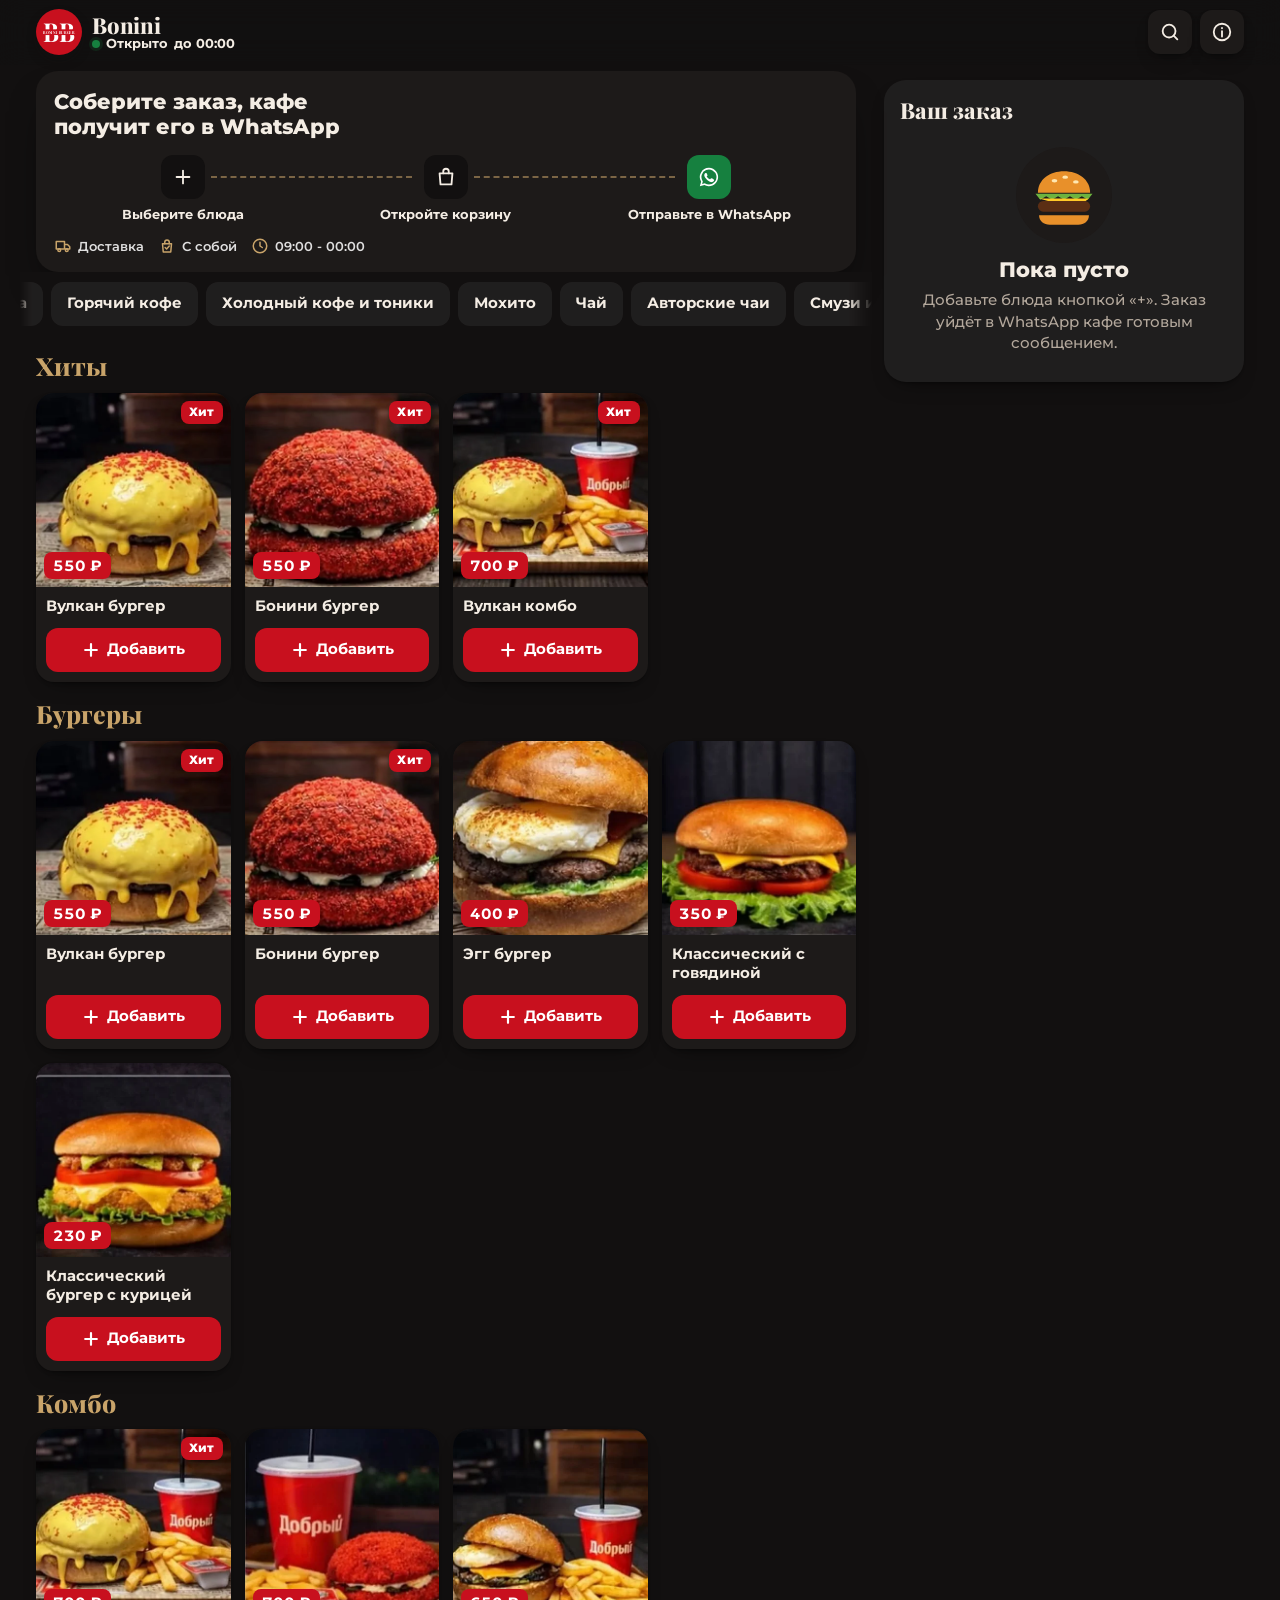
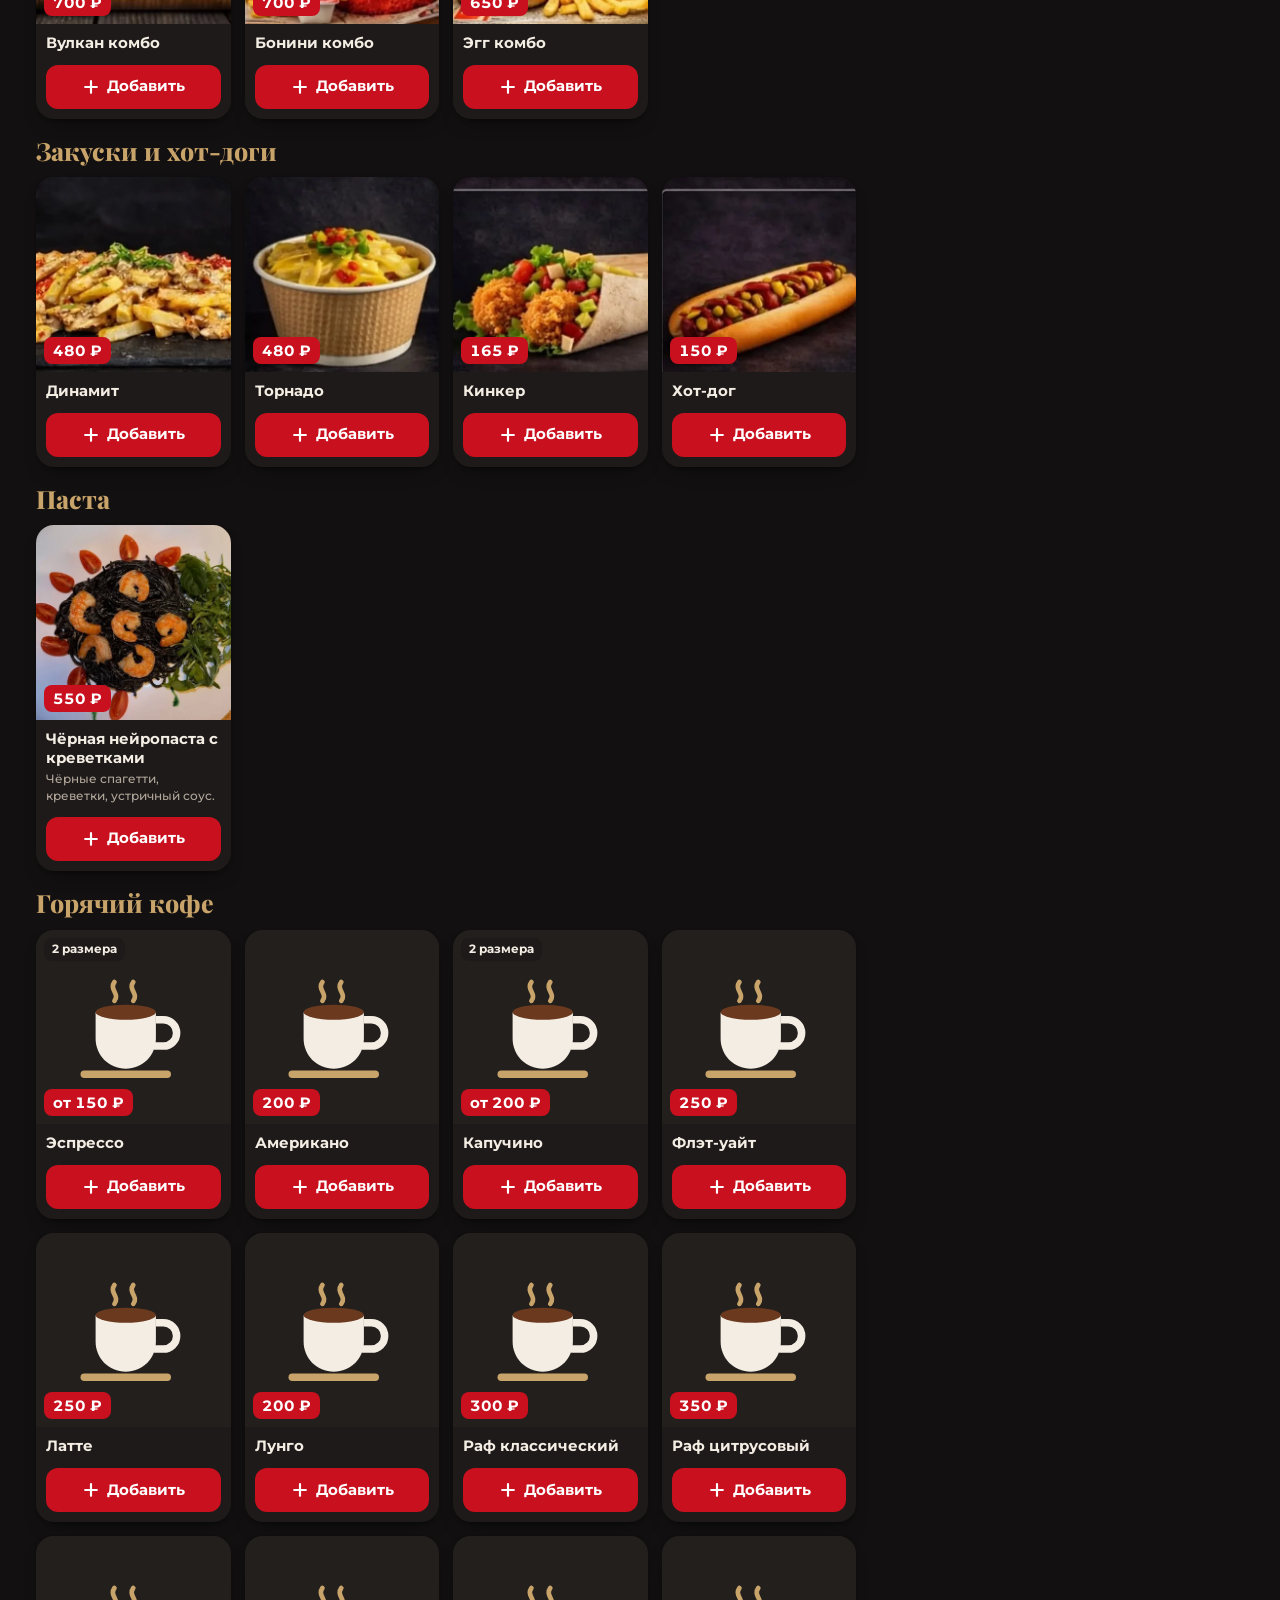
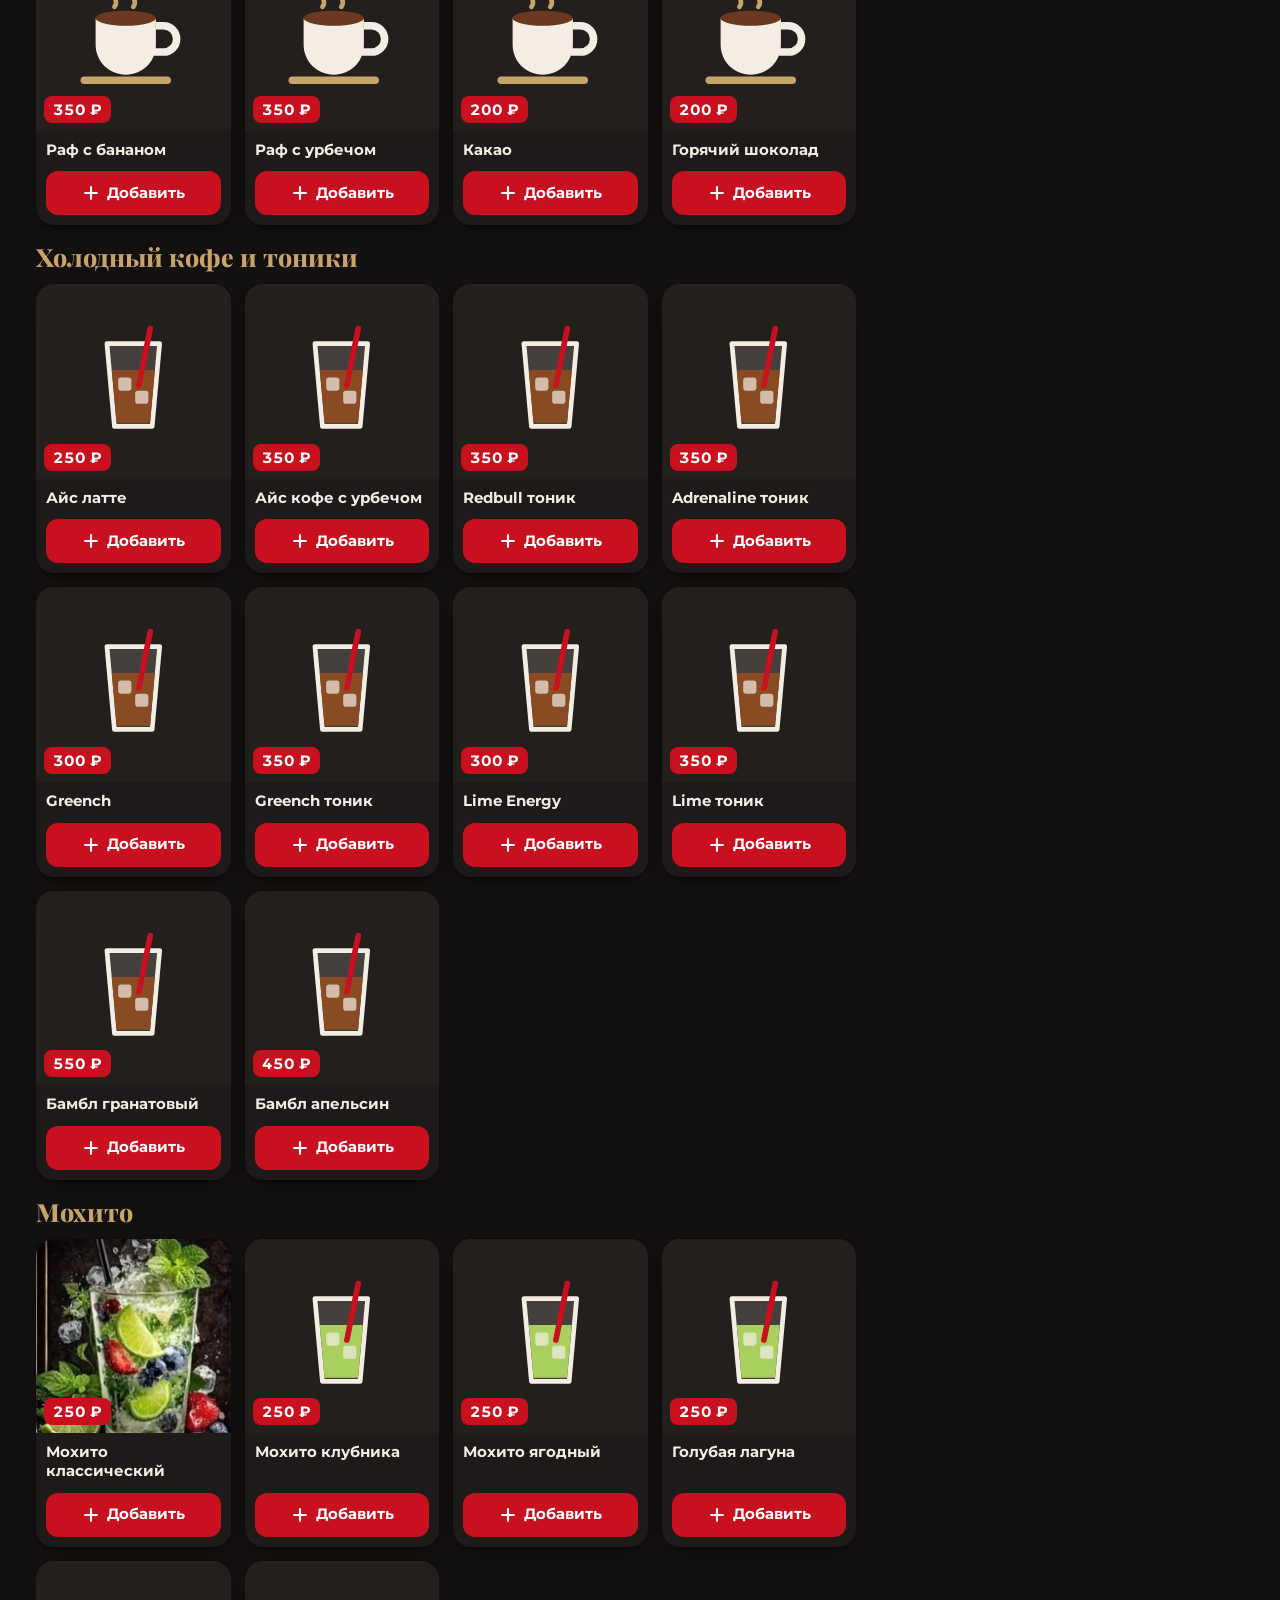
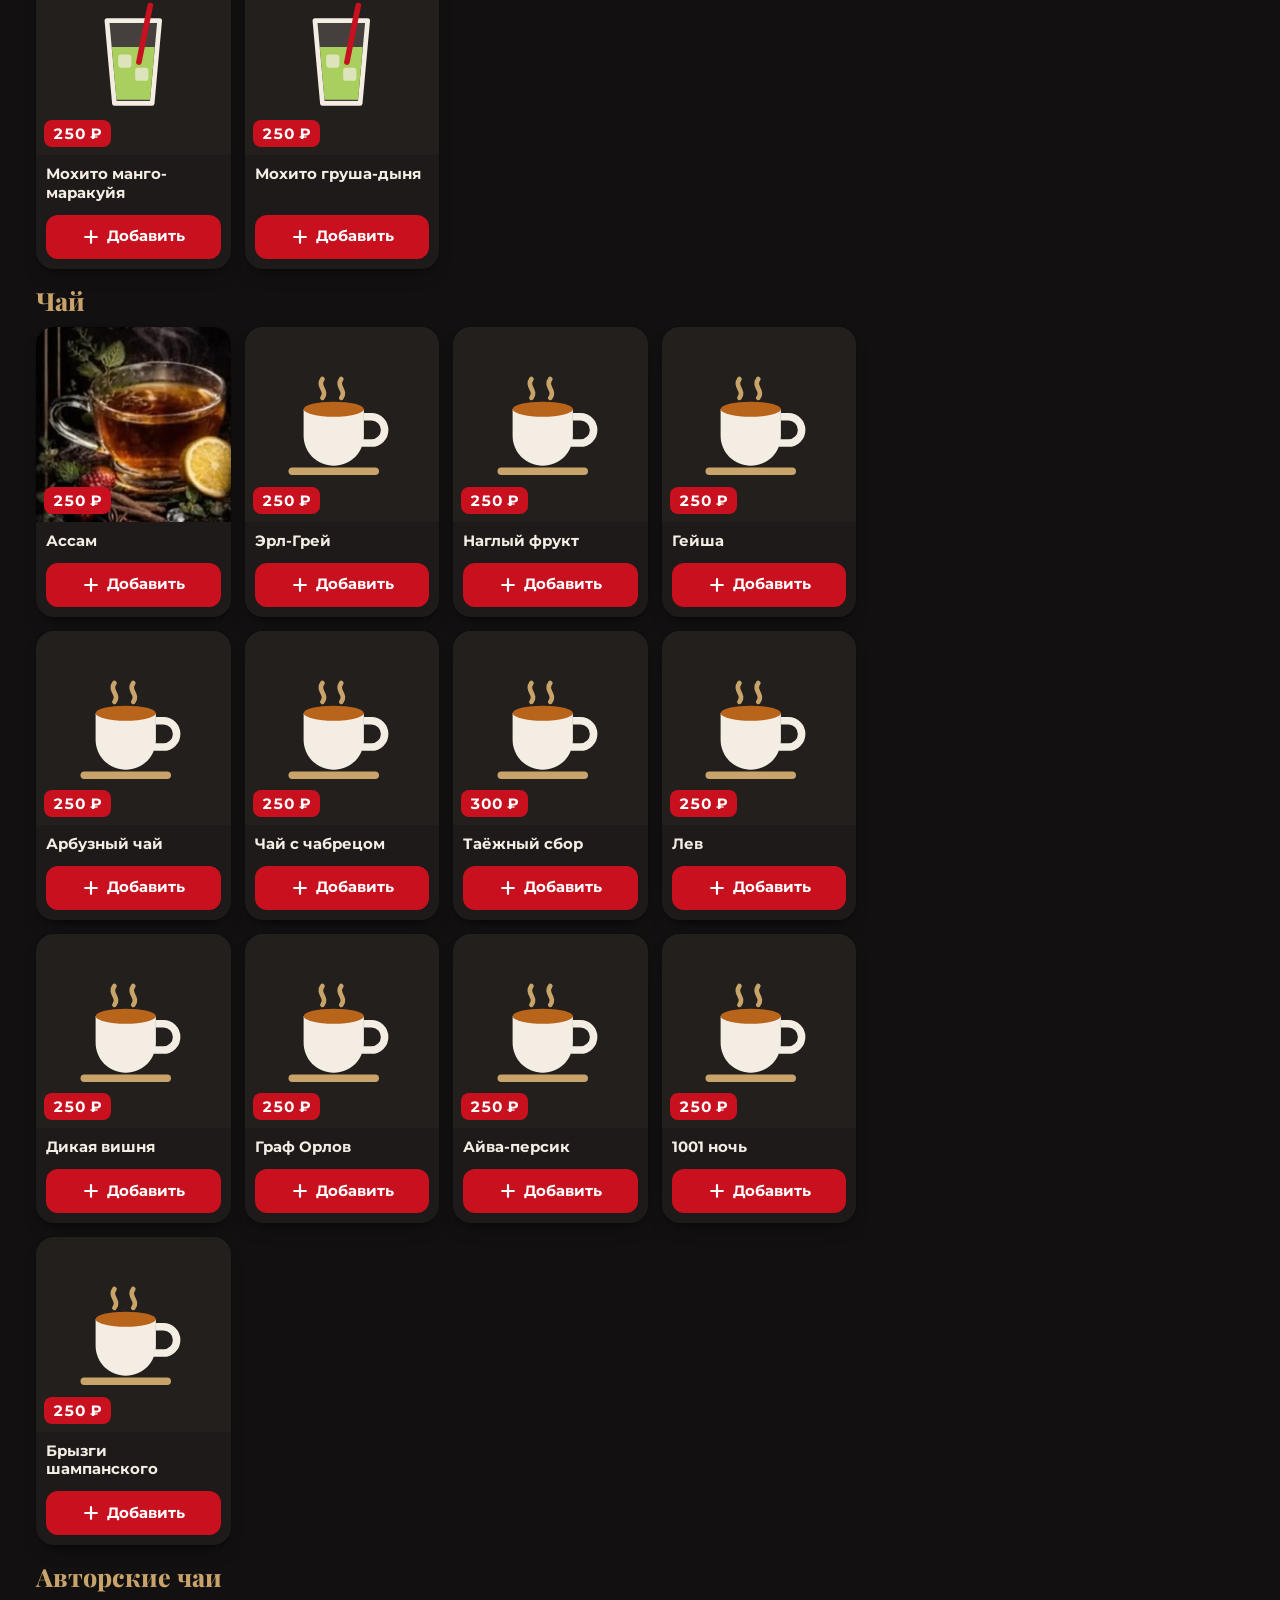
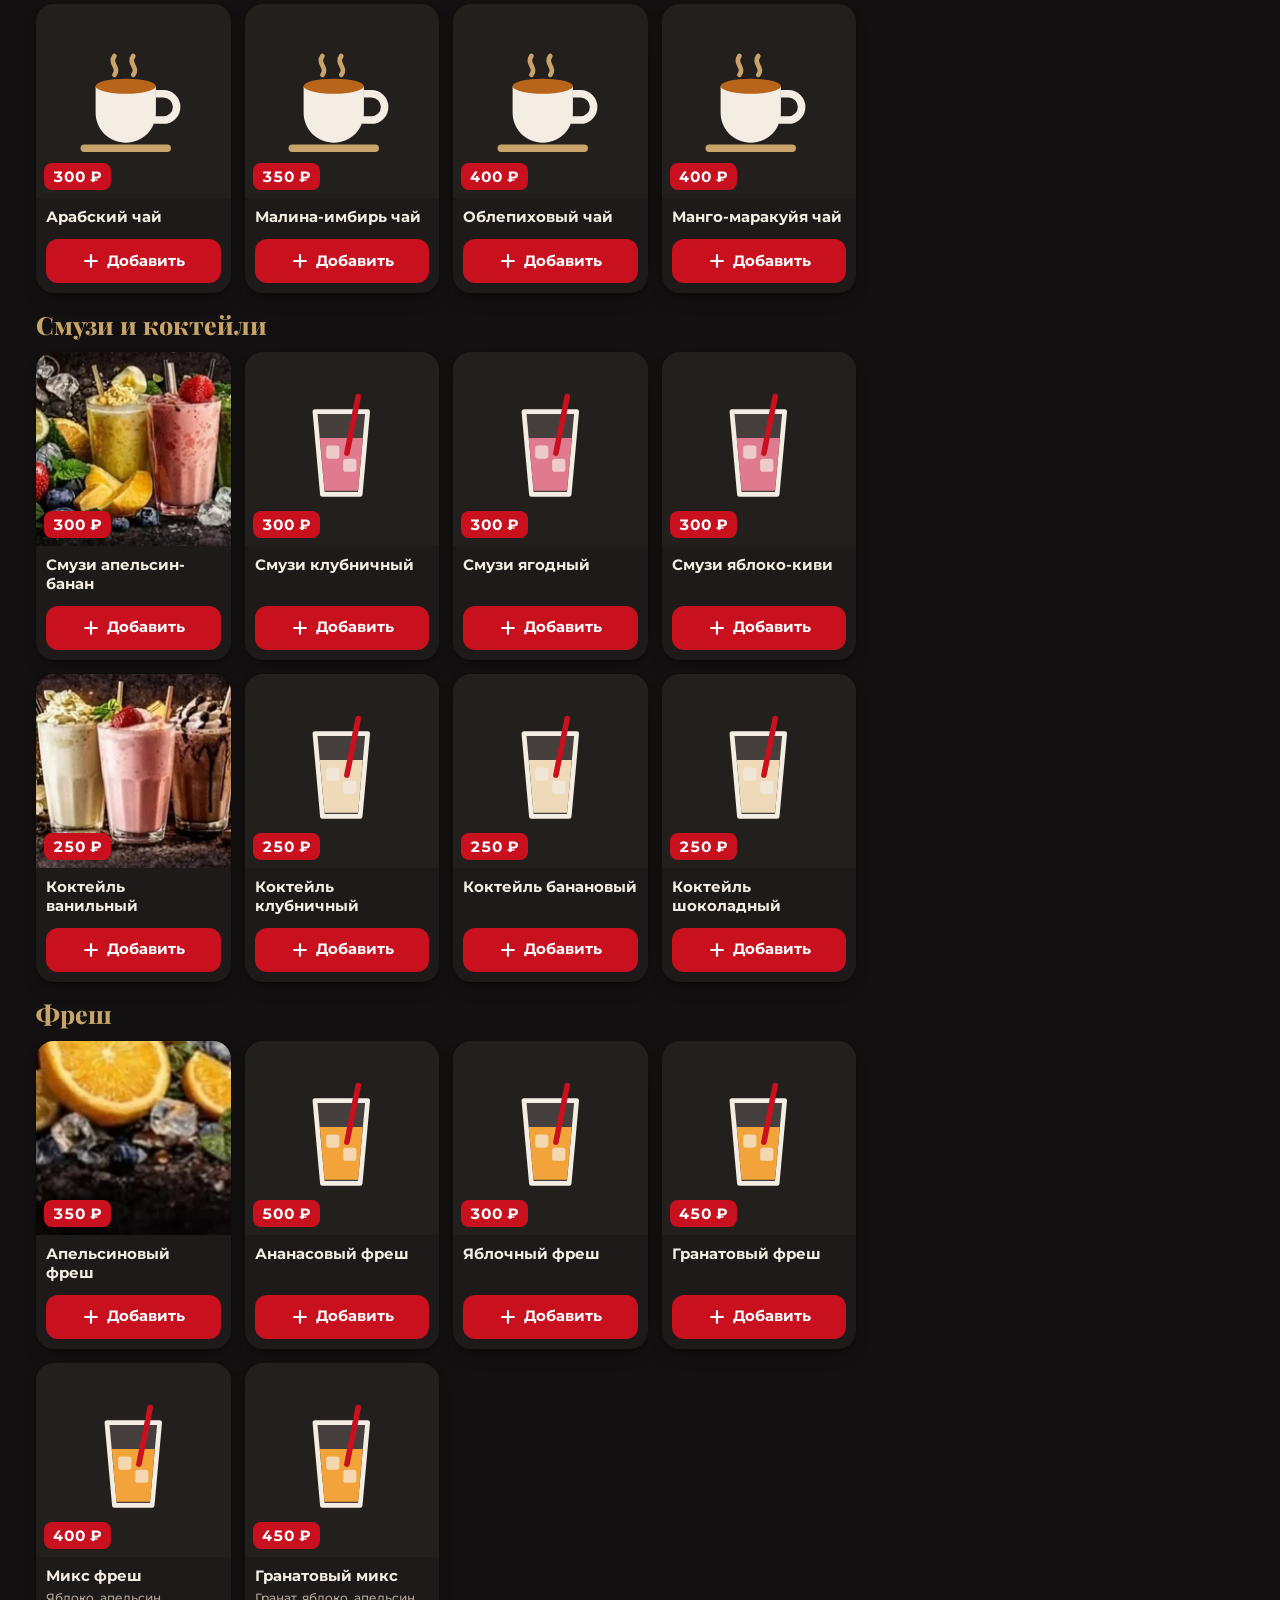
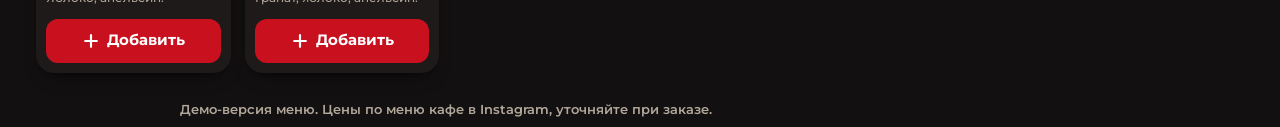
==== index.html @ 116081c0 "Первая выкладка демо-меню Bonini Выложено скриптом выложить-сайт.py" ====
<!doctype html>
<html lang="ru">
<head>
  <meta charset="utf-8">
  <meta name="viewport" content="width=device-width, initial-scale=1, viewport-fit=cover">
  <title>Bonini Burger · Меню и заказ в WhatsApp</title>
  <meta name="robots" content="noindex">
  <meta name="description" content="Меню Bonini Burger в Урус-Мартане: дубайские бургеры, комбо, кофе, мохито и фреш. Соберите заказ и отправьте его в WhatsApp кафе.">
  <meta name="theme-color" content="#121010">

  <meta property="og:type" content="website">
  <meta property="og:locale" content="ru_RU">
  <meta property="og:site_name" content="Bonini Burger">
  <meta property="og:title" content="Bonini Burger · Меню и заказ в WhatsApp">
  <meta property="og:description" content="Дубайские бургеры, комбо, кофе и мохито. Соберите заказ и отправьте его в WhatsApp кафе.">
  <meta property="og:url" content="https://xasi88.github.io/bonini/">
  <meta property="og:image" content="https://xasi88.github.io/bonini/img/og.jpg">
  <meta property="og:image:width" content="1200">
  <meta property="og:image:height" content="630">
  <meta property="og:image:alt" content="Bonini Burger. Меню и заказ в WhatsApp">
  <meta name="twitter:card" content="summary_large_image">
  <meta name="twitter:image" content="https://xasi88.github.io/bonini/img/og.jpg">

  <link rel="icon" href="img/favicon.png" type="image/png">
  <link rel="apple-touch-icon" href="img/icon-180.png">
  <link rel="manifest" href="manifest.webmanifest">
  <meta name="apple-mobile-web-app-capable" content="yes">
  <meta name="mobile-web-app-capable" content="yes">
  <meta name="apple-mobile-web-app-title" content="Bonini">
  <meta name="apple-mobile-web-app-status-bar-style" content="black">

  <!-- Правки админки: запрос к базе уходит сразу, пока грузится страница -->
  <script src="js/live.js?v=b71472e9" data-early></script>
  <link rel="preconnect" href="https://fonts.googleapis.com">
  <link rel="preconnect" href="https://fonts.gstatic.com" crossorigin>
  <link href="https://fonts.googleapis.com/css2?family=Playfair+Display:wght@700;800&family=Montserrat:wght@500;600;700;800&display=swap" rel="stylesheet">
  <link rel="stylesheet" href="css/base.css?v=b71472e9">
  <link rel="stylesheet" href="css/menu.css?v=b71472e9">
  <link rel="stylesheet" href="css/views.css?v=b71472e9">
</head>
<body>
  <header class="appbar">
    <div class="appbar-in">
      <a class="brand" href="#menu" aria-label="Bonini Burger, меню">
        <span class="brand-mark" id="brandMark"></span>
        <span class="brand-text"><b>Bonini</b><span class="status" id="status"></span></span>
      </a>
      <nav class="tools" aria-label="Разделы">
        <a class="tool" href="#search" data-go="search" aria-label="Поиск блюда"><svg class="i" viewBox="0 0 24 24" aria-hidden="true"><circle cx="11" cy="11" r="7"/><path d="m20 20-4-4"/></svg></a>
        <a class="tool" href="#cafe" data-go="cafe" aria-label="О кафе: адрес и телефон"><svg class="i" viewBox="0 0 24 24" aria-hidden="true"><circle cx="12" cy="12" r="9"/><path d="M12 11v6M12 7.5v.5"/></svg></a>
      </nav>
    </div>
  </header>

  <main class="app">
    <section class="view" id="view-menu" data-view="menu" aria-label="Меню">
      <div class="menu-layout">
        <div class="menu-main">
          <div class="intro" id="intro"></div>
          <nav class="chips" id="chips" aria-label="Разделы меню"><div class="chips-track" id="chipsTrack"><span class="chips-pill" id="chipsPill"></span></div></nav>
          <div id="groups"></div>
          <p class="demo-note" id="demoNote" hidden>Демо-версия меню. Цены по меню кафе в Instagram, уточняйте при заказе.</p>
        </div>
        <aside class="side-order" id="sideOrder" aria-label="Ваш заказ"></aside>
      </div>
    </section>

    <section class="view" id="view-search" data-view="search" aria-label="Поиск" hidden>
      <div class="page">
        <a class="back" href="#menu"><svg class="i" viewBox="0 0 24 24" aria-hidden="true"><path d="M15 6l-6 6 6 6"/></svg>Меню</a>
        <h1 class="page-title">Поиск</h1>
        <label class="searchbox">
          <svg class="i" viewBox="0 0 24 24" aria-hidden="true"><circle cx="11" cy="11" r="7"/><path d="m20 20-4-4"/></svg>
          <input id="q" type="search" placeholder="Пицца, ролл, шаурма…" autocomplete="off" enterkeyhint="search" aria-label="Найти блюдо">
          <button type="button" class="clear" id="qClear" aria-label="Очистить" hidden>×</button>
        </label>
        <div class="quick" id="quick"></div>
        <div class="results" id="results"></div>
      </div>
    </section>

    <section class="view" id="view-order" data-view="order" aria-label="Заказ" hidden>
      <div class="page" id="orderPage"></div>
    </section>

    <section class="view" id="view-cafe" data-view="cafe" aria-label="О кафе" hidden>
      <div class="page" id="cafePage"></div>
    </section>
  </main>

  <a class="cartbar" id="cartbar" href="#order" aria-label="Открыть корзину">
    <span class="cb-bag" id="cartbarBag"><svg class="i" viewBox="0 0 24 24" aria-hidden="true"><path d="M5 8h14l-1 12H6z"/><path d="M9 8V6a3 3 0 0 1 6 0v2"/></svg><i id="cartbarCount">0</i></span>
    <span class="cb-text">Корзина<b class="cb-sum" id="cartbarSum">0 ₽</b></span>
    <span class="cb-go">Оформить<svg class="i" viewBox="0 0 24 24" aria-hidden="true"><path d="m9 6 6 6-6 6"/></svg></span>
  </a>

  <div class="sheet" id="sheet" aria-hidden="true">
    <div class="sheet-bg" data-close></div>
    <article class="sheet-card" role="dialog" aria-modal="true" aria-labelledby="dName" tabindex="-1">
      <button class="sheet-x" type="button" data-close aria-label="Закрыть">
        <svg class="i" viewBox="0 0 24 24" aria-hidden="true"><path d="M6 6l12 12M18 6 6 18"/></svg>
      </button>
      <div class="d-art" id="dArt"></div>
      <div class="d-body">
        <p class="d-meta" id="dMeta"></p>
        <h2 class="d-name" id="dName"></h2>
        <p class="d-desc" id="dDesc"></p>
        <div class="d-opts" id="dOpts" role="group" aria-label="Размер" hidden></div>
        <div class="d-buy"><b class="d-price" id="dPrice"></b><div id="dCtl"></div></div>
      </div>
    </article>
  </div>

  <div class="toast" id="toast" role="status" aria-live="polite"></div>
  <span class="flyer" id="flyer" aria-hidden="true"></span>

  <script src="data/menu.js?v=b71472e9"></script>
  <!-- boot.js ждёт правки админки из базы (js/live.js в head) и потом подключает остальной код меню -->
  <script src="js/boot.js?v=b71472e9"></script>
</body>
</html>
---- css/base.css ----
/* Основа: цвета и шрифты брендбука, шапка, кнопки, кнопка корзины, окно, подсказка */

:root {
  /* Брендбук Bonini: docs/Брендбук Bonini.md. Тёмная тема от меню кафе: чёрный камень, красный знак BB, золото рамок */
  color-scheme: dark;
  --mustard: #121010; /* Уголь: фон страницы */
  --tile: #231F1D; /* Камень: подложка фото, поля ввода */
  --cream: #1D1A19; /* Графит: карточки, окна */
  --coal: #0B0A0A; /* Сажа: текст на светлом */
  --red: #C8101E; /* Красный Bonini: знак, кнопки, ценник, «Хит» */
  --accent: var(--red);
  --gold: #C9A46A; /* Золото: заголовки разделов, фокус, линии */
  --ink: #F4EDE4; /* Слоновая кость: текст */
  --ink-soft: rgba(244, 237, 228, 0.5);
  --tobacco: #B3A89C; /* Пепел: состав, подсказки */
  --wa: #16803F;
  --wa-dark: #116633;
  --veil: rgba(255, 255, 255, 0.06);
  --edge: rgba(255, 255, 255, 0.14);
  --line: rgba(255, 255, 255, 0.08);
  --shadow: 0 10px 22px -14px rgba(0, 0, 0, 0.8), 0 2px 4px -2px rgba(0, 0, 0, 0.5);
  --shadow-lift: 0 22px 40px -18px rgba(0, 0, 0, 0.85);
  --head: "Playfair Display", Georgia, serif;
  --body: "Montserrat", system-ui, -apple-system, "Segoe UI", sans-serif;
  --ease: cubic-bezier(0.22, 1, 0.36, 1);
  --spring: cubic-bezier(0.34, 1.45, 0.64, 1);
  --appbar-h: 64px;
  --safe-b: env(safe-area-inset-bottom, 0px);
  --wrap: 1240px;
}

* { box-sizing: border-box; }
html { -webkit-text-size-adjust: 100%; scroll-padding-top: calc(var(--appbar-h) + 72px); background: var(--mustard); }
body {
  margin: 0; min-height: 100svh; background: var(--mustard); color: var(--ink);
  font: 500 16px/1.45 var(--body);
  overflow-x: hidden; -webkit-tap-highlight-color: transparent; -webkit-font-smoothing: antialiased;
}
body.has-cart { padding-bottom: calc(88px + var(--safe-b)); }
button, input { font: inherit; color: inherit; }
button { cursor: pointer; }
a { color: inherit; }
svg { display: block; }
svg.i { fill: none; stroke: currentColor; stroke-width: 2; stroke-linecap: round; stroke-linejoin: round; }
h1, h2, h3, p { margin: 0; overflow-wrap: break-word; }
[hidden] { display: none !important; }
:focus-visible { outline: 3px solid var(--gold); outline-offset: 2px; border-radius: 10px; }

/* Шапка: знак кафе, имя, открыто ли сейчас, поиск и «о кафе» */
.appbar {
  position: sticky; top: 0; z-index: 30; height: var(--appbar-h);
  padding-top: env(safe-area-inset-top, 0px); box-sizing: content-box;
  background: rgba(18, 16, 16, 0.88); backdrop-filter: blur(14px) saturate(1.4); -webkit-backdrop-filter: blur(14px) saturate(1.4);
  border-bottom: 1px solid transparent; transition: border-color 0.3s;
}
.appbar.scrolled { border-bottom-color: var(--line); }
.appbar-in { height: 100%; max-width: var(--wrap); margin: 0 auto; padding: 0 16px; display: flex; align-items: center; gap: 12px; }
.brand { display: flex; align-items: center; gap: 10px; text-decoration: none; min-width: 0; margin-right: auto; }
.brand-mark { flex: none; width: 46px; height: 46px; border-radius: 50%; box-shadow: 0 6px 14px -6px rgba(20, 18, 16, 0.6); transition: transform 0.5s var(--spring); }
.brand:active .brand-mark { transform: rotate(-12deg) scale(0.94); }
.brand-mark svg { width: 100%; height: 100%; }
.brand-text { display: grid; line-height: 1.1; min-width: 0; }
.brand-text b { font: 800 22px/1.05 var(--head); color: var(--ink); letter-spacing: -0.01em; }
.status { display: inline-flex; align-items: center; gap: 6px; font-size: 12.5px; font-weight: 700; color: var(--ink); white-space: nowrap; }
.status::before { content: ""; width: 8px; height: 8px; border-radius: 50%; background: var(--wa); box-shadow: 0 0 0 3px rgba(22, 128, 63, 0.18); }
.status.closed::before { background: var(--red); box-shadow: 0 0 0 3px rgba(222, 41, 35, 0.18); }
.tools { display: flex; gap: 8px; }
.tool {
  width: 44px; height: 44px; border-radius: 12px; display: grid; place-items: center;
  background: var(--cream); color: var(--ink); text-decoration: none; box-shadow: var(--shadow);
  transition: transform 0.4s var(--spring), background 0.2s;
}
.tool svg { width: 22px; height: 22px; }
.tool:active { transform: scale(0.9); }
.tool.on { background: var(--accent); color: #fff; }

/* Кнопки: прямоугольник со скруглением, как ценник */
.btn {
  display: inline-flex; align-items: center; justify-content: center; gap: 10px;
  min-height: 52px; padding: 0 22px; border: 0; border-radius: 14px;
  font: 700 16px/1.2 var(--body); text-decoration: none; text-align: center;
  transition: transform 0.4s var(--spring), background 0.2s, box-shadow 0.2s;
}
.btn svg { width: 22px; height: 22px; flex: none; }
.btn:active { transform: scale(0.96); }
.btn-main { background: var(--accent); color: #fff; }
.btn-wa { background: var(--wa); color: #fff; box-shadow: 0 12px 24px -12px rgba(17, 102, 51, 0.8); }
.btn-wa:hover { background: var(--wa-dark); }
.btn-soft { background: var(--cream); color: var(--ink); box-shadow: inset 0 0 0 2px var(--ink-soft); }
.btn-wide { width: 100%; }

/* Кнопка корзины внизу: появляется с первым блюдом */
.cartbar {
  position: fixed; z-index: 40; left: 12px; right: 12px; bottom: calc(12px + var(--safe-b));
  max-width: 560px; margin: 0 auto; min-height: 64px; padding: 8px 8px 8px 10px;
  display: flex; align-items: center; gap: 10px;
  background: var(--accent); color: #fff; border-radius: 18px; text-decoration: none;
  box-shadow: 0 18px 36px -14px rgba(20, 18, 16, 0.75);
  transform: translateY(calc(100% + 40px)); transition: transform 0.6s var(--spring);
}
.cartbar.show { transform: none; }
.cartbar.bump { animation: bump 0.45s var(--spring); }
.cartbar:active { transform: scale(0.98); }
body[data-view="order"] .cartbar { display: none; }
body[data-view="order"].has-cart { padding-bottom: 0; }
.cb-bag { position: relative; flex: none; width: 46px; height: 46px; border-radius: 12px; background: var(--mustard); color: var(--ink); display: grid; place-items: center; }
.cb-bag svg { width: 24px; height: 24px; }
.cb-bag i {
  position: absolute; top: -6px; right: -6px; min-width: 22px; height: 22px; padding: 0 6px; border-radius: 11px;
  background: var(--gold); color: var(--coal); font: 800 12.5px/22px var(--body); font-style: normal; text-align: center;
  box-shadow: 0 0 0 2px var(--accent);
}
.cb-text { display: grid; gap: 3px; margin-right: auto; font-weight: 600; font-size: 12.5px; line-height: 1; color: rgba(255, 255, 255, 0.86); }
.cb-sum { font: 800 19px/1 var(--body); color: #fff; white-space: nowrap; font-variant-numeric: tabular-nums; }
.cb-go {
  flex: none; display: inline-flex; align-items: center; gap: 2px; height: 48px; padding: 0 8px 0 16px; border-radius: 12px;
  background: var(--mustard); color: var(--ink); font-weight: 800; font-size: 15px;
}
.cb-go svg { width: 20px; height: 20px; stroke-width: 2.6; }
@keyframes bump { 0% { transform: scale(1); } 35% { transform: scale(1.045); } 100% { transform: scale(1); } }

/* Самый узкий телефон (320 точек): шапка и кнопка корзины компактнее */
@media (max-width: 359px) {
  .brand-mark { width: 40px; height: 40px; }
  .brand-text b { font-size: 19px; }
  .st-more { display: none; }
  .cartbar { gap: 8px; }
  .cb-bag { width: 42px; height: 42px; }
  .cb-go { padding: 0 4px 0 12px; font-size: 14px; }
}

/* Окно блюда: снизу на телефоне, по центру на большом экране */
.sheet { position: fixed; inset: 0; z-index: 50; visibility: hidden; transition: visibility 0s 0.45s; }
.sheet.open { visibility: visible; transition: none; }
.sheet-bg { position: absolute; inset: 0; background: rgba(20, 18, 16, 0.55); opacity: 0; transition: opacity 0.35s; }
.sheet.open .sheet-bg { opacity: 1; }
.sheet-card {
  position: absolute; left: 0; right: 0; bottom: 0; max-height: 92svh; overflow: auto; overscroll-behavior: contain;
  background: var(--cream); border-radius: 24px 24px 0 0; padding-bottom: var(--safe-b); outline: none;
  transform: translateY(105%); transition: transform 0.5s var(--spring);
}
.sheet.open .sheet-card { transform: none; }
.sheet-x {
  position: absolute; z-index: 2; top: 12px; right: 12px; width: 44px; height: 44px; border: 0; border-radius: 12px;
  background: rgba(29, 26, 25, 0.92); color: var(--ink); display: grid; place-items: center; box-shadow: var(--shadow);
}
.sheet-x svg { width: 22px; height: 22px; }
@media (min-width: 768px) {
  .sheet-card { left: 50%; right: auto; bottom: auto; top: 50%; width: 520px; max-height: 88vh; border-radius: 24px; transform: translate(-50%, -46%) scale(0.96); opacity: 0; transition: transform 0.45s var(--spring), opacity 0.25s; }
  .sheet.open .sheet-card { transform: translate(-50%, -50%); opacity: 1; }
}

/* Подсказка и летящее блюдо */
.toast {
  position: fixed; z-index: 60; left: 50%; bottom: calc(92px + var(--safe-b)); max-width: calc(100% - 32px);
  padding: 12px 16px; border-radius: 12px; background: var(--ink); color: var(--coal); font-weight: 600; font-size: 14.5px;
  transform: translate(-50%, 20px); opacity: 0; pointer-events: none; transition: transform 0.4s var(--spring), opacity 0.25s;
}
.toast.show { transform: translate(-50%, 0); opacity: 1; }
.flyer {
  position: fixed; z-index: 70; top: 0; left: 0; width: 44px; height: 44px; border-radius: 12px; opacity: 0; pointer-events: none;
  background: var(--tile) center / cover no-repeat; box-shadow: 0 0 0 2px #fff, 0 10px 20px -8px rgba(20, 18, 16, 0.6);
}

@media (prefers-reduced-motion: reduce) {
  *, *::before, *::after { animation-duration: 0.01ms !important; transition-duration: 0.01ms !important; scroll-behavior: auto !important; }
}
---- css/menu.css ----
/* Экран меню: подсказка «как заказать», полоса разделов, карточки блюд, окно блюда */

.menu-layout { max-width: var(--wrap); margin: 0 auto; padding: 0 16px; }
.menu-main { min-width: 0; }
.side-order { display: none; }

/* Первый экран: три шага до заказа */
.intro {
  margin-top: 6px; padding: 18px 18px 16px; border-radius: 22px; background: var(--cream); color: var(--ink);
  box-shadow: var(--shadow-lift); animation: rise 0.7s var(--ease) both;
}
.intro-title { font: 800 21px/1.2 var(--body); max-width: 22ch; }
.steps { list-style: none; margin: 16px 0 14px; padding: 0; display: grid; grid-template-columns: repeat(3, 1fr); gap: 6px; }
.steps li { position: relative; display: grid; justify-items: center; gap: 8px; text-align: center; font-size: 12.5px; font-weight: 700; line-height: 1.25; color: var(--ink); }
.steps li:not(:last-child)::after {
  content: ""; position: absolute; top: 21px; left: calc(50% + 28px); right: calc(-50% + 28px);
  border-top: 2px dashed rgba(201, 164, 106, 0.55);
}
.steps i {
  width: 44px; height: 44px; border-radius: 12px; display: grid; place-items: center; font-style: normal;
  background: var(--mustard); color: var(--ink); animation: pop 0.6s var(--spring) both;
}
.steps li:nth-child(2) i { animation-delay: 0.12s; }
.steps li:nth-child(3) i { animation-delay: 0.24s; }
.steps i.wa { background: var(--wa); color: #fff; }
.steps svg { width: 22px; height: 22px; }
.terms { display: flex; flex-wrap: wrap; gap: 6px 14px; font-size: 13px; font-weight: 600; color: rgba(255, 255, 255, 0.86); }
.terms span { display: inline-flex; align-items: center; gap: 6px; }
.terms svg { width: 18px; height: 18px; color: var(--gold); }
@keyframes rise { from { opacity: 0; transform: translateY(14px); } }
@keyframes pop { from { opacity: 0; transform: scale(0.6) rotate(-10deg); } }

/* Полоса разделов: прилипает под шапкой, чёрная подложка едет к текущему разделу */
.chips {
  position: sticky; z-index: 20; top: calc(var(--appbar-h) + env(safe-area-inset-top, 0px));
  margin: 0 -16px; padding: 10px 0 8px; background: var(--mustard);
}
.chips-track {
  position: relative; display: flex; gap: 8px; overflow-x: auto; padding: 0 16px; scrollbar-width: none;
  -webkit-mask-image: linear-gradient(90deg, transparent 0, #000 12px, #000 calc(100% - 24px), transparent);
  mask-image: linear-gradient(90deg, transparent 0, #000 12px, #000 calc(100% - 24px), transparent);
}
.chips-track::-webkit-scrollbar { display: none; }
.chip {
  position: relative; z-index: 1; flex: none; height: 44px; padding: 0 16px; border: 0; border-radius: 12px;
  background: var(--veil); color: var(--ink); font-weight: 700; font-size: 14.5px; white-space: nowrap;
  transition: color 0.3s;
}
.chip.on { color: #fff; background: transparent; }
.chips-pill {
  position: absolute; z-index: 1; top: 0; left: 0; height: 44px; border-radius: 12px; background: var(--accent);
  transition: transform 0.5s var(--spring), width 0.5s var(--spring);
}
.chip { z-index: 2; }

/* Разделы */
.group { padding-top: 18px; }
.group-head { display: flex; flex-wrap: wrap; align-items: baseline; gap: 4px 12px; margin-bottom: 12px; }
.group-head h2 { font: 800 25px/1.15 var(--head); color: var(--gold); }
.group-head p { font-size: 13.5px; font-weight: 600; color: var(--tobacco); }
.demo-note { margin: 28px 0 8px; text-align: center; font-size: 12.5px; font-weight: 600; color: var(--tobacco); }
.ym-note { margin: 28px 0 8px; text-align: center; font-size: 11.5px; font-weight: 500; color: var(--tobacco); opacity: 0.8; }

/* Карточки блюд: фото на светло-жёлтой подложке, ценник на фото, широкая кнопка */
.grid { display: grid; grid-template-columns: repeat(2, minmax(0, 1fr)); gap: 12px; }
@media (max-width: 339px) { .grid { grid-template-columns: 1fr; } }
@media (min-width: 640px) { .grid { grid-template-columns: repeat(3, minmax(0, 1fr)); gap: 14px; } }
@media (min-width: 1280px) { .grid { grid-template-columns: repeat(4, minmax(0, 1fr)); } }
.card {
  display: flex; flex-direction: column; min-width: 0; overflow: hidden; cursor: pointer;
  background: var(--cream); border-radius: 18px; box-shadow: var(--shadow);
  opacity: 0; transform: translateY(22px) scale(0.97);
  transition: opacity 0.5s var(--ease), transform 0.65s var(--spring), box-shadow 0.3s;
}
.card.in { opacity: 1; transform: none; }
.card.in:active { transform: scale(0.98); transition-delay: 0s !important; }
@media (hover: hover) { .card.in:hover { box-shadow: var(--shadow-lift); transform: translateY(-3px); transition-delay: 0s !important; } }
.card.off { filter: grayscale(0.8); opacity: 0.7; }
.art { position: relative; aspect-ratio: 1 / 1; background: var(--tile); overflow: hidden; }
.art img { width: 100%; height: 100%; object-fit: cover; display: block; transition: transform 0.6s var(--ease); }
@media (hover: hover) { .card:hover .art img { transform: scale(1.05); } }
.art > svg { width: 62%; height: 100%; margin: 0 auto; }
.badge {
  position: absolute; top: 8px; left: 8px; padding: 4px 8px; border-radius: 8px;
  background: var(--cream); color: var(--ink); font-size: 11.5px; font-weight: 700; line-height: 1.3;
}
.tag {
  position: absolute; left: 8px; bottom: 8px; display: inline-flex; align-items: baseline; gap: 6px;
  padding: 6px 9px; border-radius: 8px; background: var(--accent); color: #fff;
  font: 800 15px/1 var(--body); white-space: nowrap; font-variant-numeric: tabular-nums;
}
.tag s { font-weight: 600; font-size: 12px; opacity: 0.65; }
/* Отметки админки на фото: «Хит» и скидка, в правом верхнем углу */
.marks { position: absolute; top: 8px; right: 8px; display: flex; flex-direction: column; align-items: flex-end; gap: 4px; }
.marks i {
  padding: 4px 8px; border-radius: 8px; font: 800 11.5px/1.3 var(--body); font-style: normal;
  letter-spacing: 0.02em; box-shadow: 0 4px 10px -6px rgba(20, 18, 16, 0.6);
}
.mk-hit { background: var(--red); color: #fff; }
.mk-sale { background: var(--gold); color: var(--coal); }
.c-body { flex: 1; display: flex; flex-direction: column; gap: 4px; padding: 10px 10px 10px; }
.c-name { font: 700 15px/1.25 var(--body); }
.c-desc { font-size: 12px; line-height: 1.4; color: var(--tobacco); display: -webkit-box; -webkit-line-clamp: 3; -webkit-box-orient: vertical; overflow: hidden; }
.c-buy { margin-top: auto; padding-top: 8px; }

/* Кнопка «Добавить» и счётчик «− 2 +» */
.ctl { position: relative; display: flex; }
.ctl button { border: 0; background: none; color: inherit; display: inline-flex; align-items: center; justify-content: center; }
.ctl svg { width: 20px; height: 20px; stroke-width: 2.6; }
.ctl.empty button {
  position: relative; width: 100%; height: 44px; gap: 6px; border-radius: 12px; background: var(--accent); color: #fff;
  font-weight: 700; font-size: 14.5px; transition: transform 0.4s var(--spring), background 0.2s;
}
.ctl.empty button:active { transform: scale(0.92); }
.ctl.has {
  width: 100%; height: 44px; align-items: center; justify-content: space-between; border-radius: 12px;
  background: var(--accent); color: #fff; animation: pop-in 0.45s var(--spring);
}
.ctl.has button { width: 44px; height: 44px; border-radius: 12px; transition: transform 0.35s var(--spring), background 0.2s; }
.ctl.has button:active { transform: scale(0.85); background: rgba(255, 255, 255, 0.12); }
.ctl.has output { flex: 1; text-align: center; font: 800 16px/1 var(--body); font-variant-numeric: tabular-nums; }
.ctl-n {
  position: absolute; top: -7px; right: -5px; min-width: 22px; height: 22px; padding: 0 6px; border-radius: 11px;
  background: var(--red); color: #fff; font: 800 12px/22px var(--body); font-style: normal; box-shadow: 0 0 0 2px var(--cream);
}
.ctl.big button { height: 52px; font-size: 16px; }
.ctl.big.has { height: 52px; }
.ctl.big.has button { height: 52px; width: 52px; }
.soldout { display: block; text-align: center; padding: 12px 0; font-size: 13px; font-weight: 700; color: var(--tobacco); }
@keyframes pop-in { from { transform: scale(0.9); } }

/* Окно блюда */
.d-art { aspect-ratio: 1 / 1; background: var(--tile); overflow: hidden; }
.d-art img { width: 100%; height: 100%; object-fit: cover; display: block; }
.d-art > svg { width: 50%; height: 100%; margin: 0 auto; }
.sheet.open .d-art img { animation: settle 0.8s var(--ease); }
.d-body { padding: 16px 18px 20px; display: grid; gap: 8px; }
.d-meta { font-size: 13px; font-weight: 700; color: var(--tobacco); }
.d-name { font: 800 23px/1.2 var(--body); }
.d-desc { font-size: 14.5px; color: var(--tobacco); }
.d-opts { display: grid; grid-template-columns: repeat(auto-fit, minmax(88px, 1fr)); gap: 8px; margin-top: 6px; }
.d-opts button {
  position: relative; min-height: 60px; padding: 8px; border: 2px solid var(--edge); border-radius: 14px;
  background: var(--tile); display: grid; place-content: center; gap: 2px; text-align: center;
  transition: border-color 0.2s, background 0.2s, transform 0.35s var(--spring);
}
.d-opts button b { font-size: 15px; }
.d-opts button small { font-size: 13px; font-weight: 600; color: var(--tobacco); }
.d-opts button[aria-pressed="true"] { border-color: var(--ink); background: var(--accent); color: #fff; }
.d-opts button[aria-pressed="true"] small { color: rgba(255, 255, 255, 0.8); }
.d-opts button:active { transform: scale(0.95); }
.opt-n {
  position: absolute; top: -8px; right: -6px; min-width: 22px; height: 22px; padding: 0 6px; border-radius: 11px;
  background: var(--red); color: #fff; font: 800 12px/22px var(--body); font-style: normal;
}
.d-buy { display: flex; align-items: center; gap: 14px; margin-top: 8px; }
.d-price { font: 800 26px/1 var(--body); white-space: nowrap; font-variant-numeric: tabular-nums; }
.d-price s { font-size: 16px; font-weight: 600; opacity: 0.55; }
#dCtl { flex: 1; }
@keyframes settle { from { transform: scale(1.08); } }
---- css/views.css ----
/* Экраны: поиск, заказ, кафе, заказ сбоку на большом экране, установка на телефон */

.page { max-width: 640px; margin: 0 auto; padding: 4px 16px 40px; animation: rise 0.45s var(--ease) both; }
.back {
  display: inline-flex; align-items: center; gap: 2px; min-height: 44px; padding-right: 10px; margin-left: -6px;
  font-weight: 700; font-size: 15px; text-decoration: none; color: var(--ink);
}
.back svg { width: 24px; height: 24px; stroke-width: 2.4; }
.page-title { font: 800 28px/1.15 var(--head); margin: 2px 0 16px; }

/* Поиск */
.searchbox {
  display: flex; align-items: center; gap: 10px; height: 54px; padding: 0 4px 0 14px; border-radius: 14px;
  background: var(--cream); box-shadow: var(--shadow);
}
.searchbox svg { width: 22px; height: 22px; flex: none; color: var(--tobacco); }
.searchbox input { flex: 1; min-width: 0; height: 100%; border: 0; background: none; font-size: 16px; outline: none; }
.searchbox input::-webkit-search-cancel-button { display: none; }
.searchbox .clear { width: 44px; height: 44px; border: 0; background: none; font-size: 26px; line-height: 1; color: var(--tobacco); }
.quick { display: flex; flex-wrap: wrap; gap: 8px; margin: 14px 0; }
.quick button { height: 44px; padding: 0 16px; border: 0; border-radius: 12px; background: var(--veil); font-weight: 700; font-size: 14.5px; }
.quick button:active { background: var(--accent); color: #fff; }
.results { margin-top: 12px; }
.results-head { margin-bottom: 10px; font-size: 13.5px; font-weight: 700; color: var(--tobacco); }

/* Пустой экран */
.blank { display: grid; justify-items: center; gap: 8px; padding: 28px 12px; text-align: center; }
.blank-art { width: 120px; height: 120px; display: grid; place-items: center; border-radius: 50%; background: var(--cream); animation: pop 0.6s var(--spring) both; }
.blank-art svg { width: 76px; height: 76px; }
.blank-art svg.i { width: 48px; height: 48px; }
.blank h2 { font: 800 21px/1.2 var(--body); margin-top: 6px; }
.blank p { max-width: 32ch; font-size: 14.5px; color: var(--tobacco); }
.blank .btn { margin-top: 10px; }

/* Заказ */
.o-list { list-style: none; margin: 0 0 14px; padding: 0; display: grid; gap: 10px; }
.o-line {
  display: grid; grid-template-columns: 56px minmax(0, 1fr) 116px; align-items: center; gap: 10px;
  padding: 8px; border-radius: 16px; background: var(--cream); box-shadow: var(--shadow); animation: rise 0.4s var(--ease) both;
}
.o-line .art { width: 56px; height: 56px; aspect-ratio: auto; border-radius: 12px; }
.o-line .art > svg { width: 80%; }
.o-line b { display: block; font-size: 14.5px; line-height: 1.25; }
.o-line span { font-size: 12.5px; color: var(--tobacco); font-variant-numeric: tabular-nums; }
.o-line [data-ctl] .ctl.has { height: 44px; }
.o-section { display: grid; gap: 12px; padding: 14px; border-radius: 18px; background: var(--cream); box-shadow: var(--shadow); }
.o-label { font-size: 13px; font-weight: 700; color: var(--tobacco); }
.seg { position: relative; display: grid; grid-template-columns: 1fr 1fr; padding: 4px; border-radius: 14px; background: var(--veil); }
.seg-pill { position: absolute; top: 4px; left: 4px; width: calc(50% - 4px); height: calc(100% - 8px); border-radius: 11px; background: var(--accent); transition: transform 0.5s var(--spring); }
.seg button {
  position: relative; z-index: 1; height: 50px; border: 0; background: none; border-radius: 11px;
  display: flex; align-items: center; justify-content: center; gap: 8px; font-weight: 700; font-size: 15.5px; transition: color 0.3s;
}
.seg button svg { width: 22px; height: 22px; }
.seg button[aria-checked="true"] { color: #fff; }
.field { display: grid; gap: 6px; }
.field input {
  height: 52px; padding: 0 14px; border: 2px solid var(--edge); border-radius: 12px; background: var(--tile);
  font-size: 16px; outline: none; transition: border-color 0.2s;
}
.field input:focus { border-color: var(--ink); }
.field input.invalid { border-color: var(--red); animation: shake 0.4s; }
/* Выбор места доставки и оплаты */
.o-pick { display: grid; gap: 6px; }
.o-chips { display: flex; flex-wrap: wrap; gap: 8px; }
.o-chips button {
  min-height: 44px; padding: 8px 14px; border: 0; border-radius: 12px; background: var(--veil); color: var(--ink);
  display: grid; gap: 2px; align-content: center; text-align: left; font: 700 14.5px/1.2 var(--body); transition: background 0.2s, color 0.2s;
}
.o-chips small { font-size: 12px; font-weight: 600; color: var(--tobacco); }
.o-chips button[aria-checked="true"] { background: var(--accent); color: #fff; }
.o-chips button[aria-checked="true"] small { color: rgba(255, 255, 255, 0.8); }
.o-pick.invalid .o-chips { animation: shake 0.4s; }
.o-pick.invalid .o-chips button { box-shadow: inset 0 0 0 2px var(--red); }
.o-total-note { margin: -8px 4px 14px; text-align: right; font-size: 13px; font-weight: 600; color: var(--tobacco); }
.o-closed { margin: 0 0 10px; padding: 12px 14px; border-radius: 14px; background: var(--cream); text-align: center; font-weight: 700; font-size: 14.5px; box-shadow: var(--shadow); }
.btn-wa.off { background: var(--veil); box-shadow: none; }
@keyframes shake { 20% { transform: translateX(-6px); } 40% { transform: translateX(6px); } 60% { transform: translateX(-4px); } 80% { transform: translateX(3px); } }
.o-sums { display: grid; grid-template-columns: 1fr auto; gap: 6px 12px; margin: 16px 4px 6px; font-size: 15px; font-weight: 600; }
.o-sums b { font-variant-numeric: tabular-nums; }
.o-total { display: flex; align-items: baseline; justify-content: space-between; margin: 6px 4px 14px; padding-top: 10px; border-top: 2px dashed var(--edge); }
.o-total span { font: 800 20px/1 var(--body); }
.o-total b { font: 800 28px/1 var(--body); font-variant-numeric: tabular-nums; }
[data-full] .btn-wa { min-height: 58px; font-size: 17px; }
.o-hint { margin-top: 10px; text-align: center; font-size: 13px; color: var(--tobacco); }
.o-clear { display: block; min-height: 44px; margin: 6px auto 0; padding: 0 12px; border: 0; background: none; font-weight: 600; font-size: 14px; color: var(--tobacco); text-decoration: underline; text-underline-offset: 3px; }

/* Кафе */
.cafe-hero { display: grid; justify-items: center; gap: 8px; text-align: center; padding: 4px 0 18px; }
.cafe-logo { width: 132px; height: 132px; border-radius: 50%; box-shadow: var(--shadow-lift); animation: pop 0.7s var(--spring) both; }
.cafe-logo svg { width: 100%; height: 100%; }
.cafe-hero h1 { font: 800 28px/1.15 var(--head); margin-top: 6px; }
.cafe-hero p { max-width: 34ch; color: var(--tobacco); font-weight: 600; }
.rows { border-radius: 18px; overflow: hidden; background: var(--cream); box-shadow: var(--shadow); }
.row { display: grid; grid-template-columns: 44px minmax(0, 1fr) 22px; align-items: center; gap: 12px; min-height: 66px; padding: 10px 14px; text-decoration: none; border-bottom: 1px solid var(--line); }
.row:last-child { border-bottom: 0; }
.row i { width: 44px; height: 44px; border-radius: 12px; display: grid; place-items: center; background: var(--mustard); }
.row i svg { width: 22px; height: 22px; }
.row b { display: block; font-size: 15px; }
.row span { font-size: 13px; color: var(--tobacco); }
.row .go { width: 20px; height: 20px; color: var(--tobacco); }
.cafe-cta { display: grid; gap: 10px; margin-top: 16px; }
.cafe-admin { display: block; margin-top: 18px; padding: 12px 0; text-align: center; font-size: 13px; font-weight: 600; color: var(--tobacco); }

/* Большой экран: заказ стоит справа от меню, кнопка корзины в меню не нужна */
@media (min-width: 1024px) {
  .menu-layout { display: grid; grid-template-columns: minmax(0, 1fr) 360px; gap: 28px; align-items: start; }
  .side-order {
    display: block; position: sticky; top: calc(var(--appbar-h) + 16px); max-height: calc(100vh - var(--appbar-h) - 32px); overflow: auto;
    margin-top: 6px; padding: 16px; border-radius: 22px; background: var(--veil); box-shadow: var(--shadow);
  }
  .side-order .page-title { font-size: 22px; margin-bottom: 12px; }
  .side-order .blank { padding: 12px 0; }
  .side-order .blank-art { width: 96px; height: 96px; }
  .side-order .o-line { grid-template-columns: 48px minmax(0, 1fr) 112px; }
  .side-order .o-line .art { width: 48px; height: 48px; }
  body[data-view="menu"] .cartbar { display: none; }
  body[data-view="menu"].has-cart { padding-bottom: 0; }
}

/* Приглашение установить на телефон */
.install-card {
  position: fixed; z-index: 45; left: 12px; right: 12px; bottom: calc(12px + var(--safe-b)); max-width: 560px; margin: 0 auto;
  display: grid; grid-template-columns: 48px minmax(0, 1fr) auto 44px; align-items: center; gap: 10px; padding: 10px;
  border-radius: 18px; background: var(--cream); box-shadow: var(--shadow-lift);
  transform: translateY(calc(100% + 40px)); transition: transform 0.6s var(--spring);
}
body.has-cart .install-card { bottom: calc(88px + var(--safe-b)); }
.install-card.show { transform: none; }
.install-card img { border-radius: 12px; }
.install-card b { display: block; font-size: 14.5px; }
.install-card span { display: block; font-size: 12.5px; color: var(--tobacco); }
.install-card .btn { min-height: 44px; padding: 0 14px; font-size: 14.5px; }
.inst-x { width: 44px; height: 44px; border: 0; background: none; display: grid; place-items: center; color: var(--tobacco); }
.inst-x svg { width: 20px; height: 20px; }
.inst-card { padding: 28px 20px 20px; text-align: center; }
.inst-logo { margin: 0 auto 10px; border-radius: 22px; }
.inst-card h2 { font: 800 21px/1.2 var(--body); }
.inst-sub { margin: 8px auto 16px; max-width: 34ch; color: var(--tobacco); font-size: 14.5px; }
.inst-steps { list-style: none; margin: 0 0 18px; padding: 0; display: grid; gap: 10px; text-align: left; }
.inst-steps li { display: grid; grid-template-columns: 44px 1fr; align-items: center; gap: 12px; font-size: 14.5px; }
.inst-steps i { width: 44px; height: 44px; border-radius: 12px; display: grid; place-items: center; background: var(--mustard); }
.inst-steps svg { width: 22px; height: 22px; }

/* Демо: окно с текстом заказа, как в WhatsApp кафе */
.demo-card { display: grid; gap: 12px; padding: 28px 16px 20px; }
.demo-card h2 { font: 800 22px/1.2 var(--head); padding-right: 40px; }
.demo-sub { font-size: 14px; color: var(--tobacco); }
.demo-msg { padding: 12px 14px; border-radius: 12px 12px 12px 4px; background: #005C4B; color: #E9EDEF; white-space: pre-wrap; font: 500 14.5px/1.5 var(--body); overflow-wrap: anywhere; }
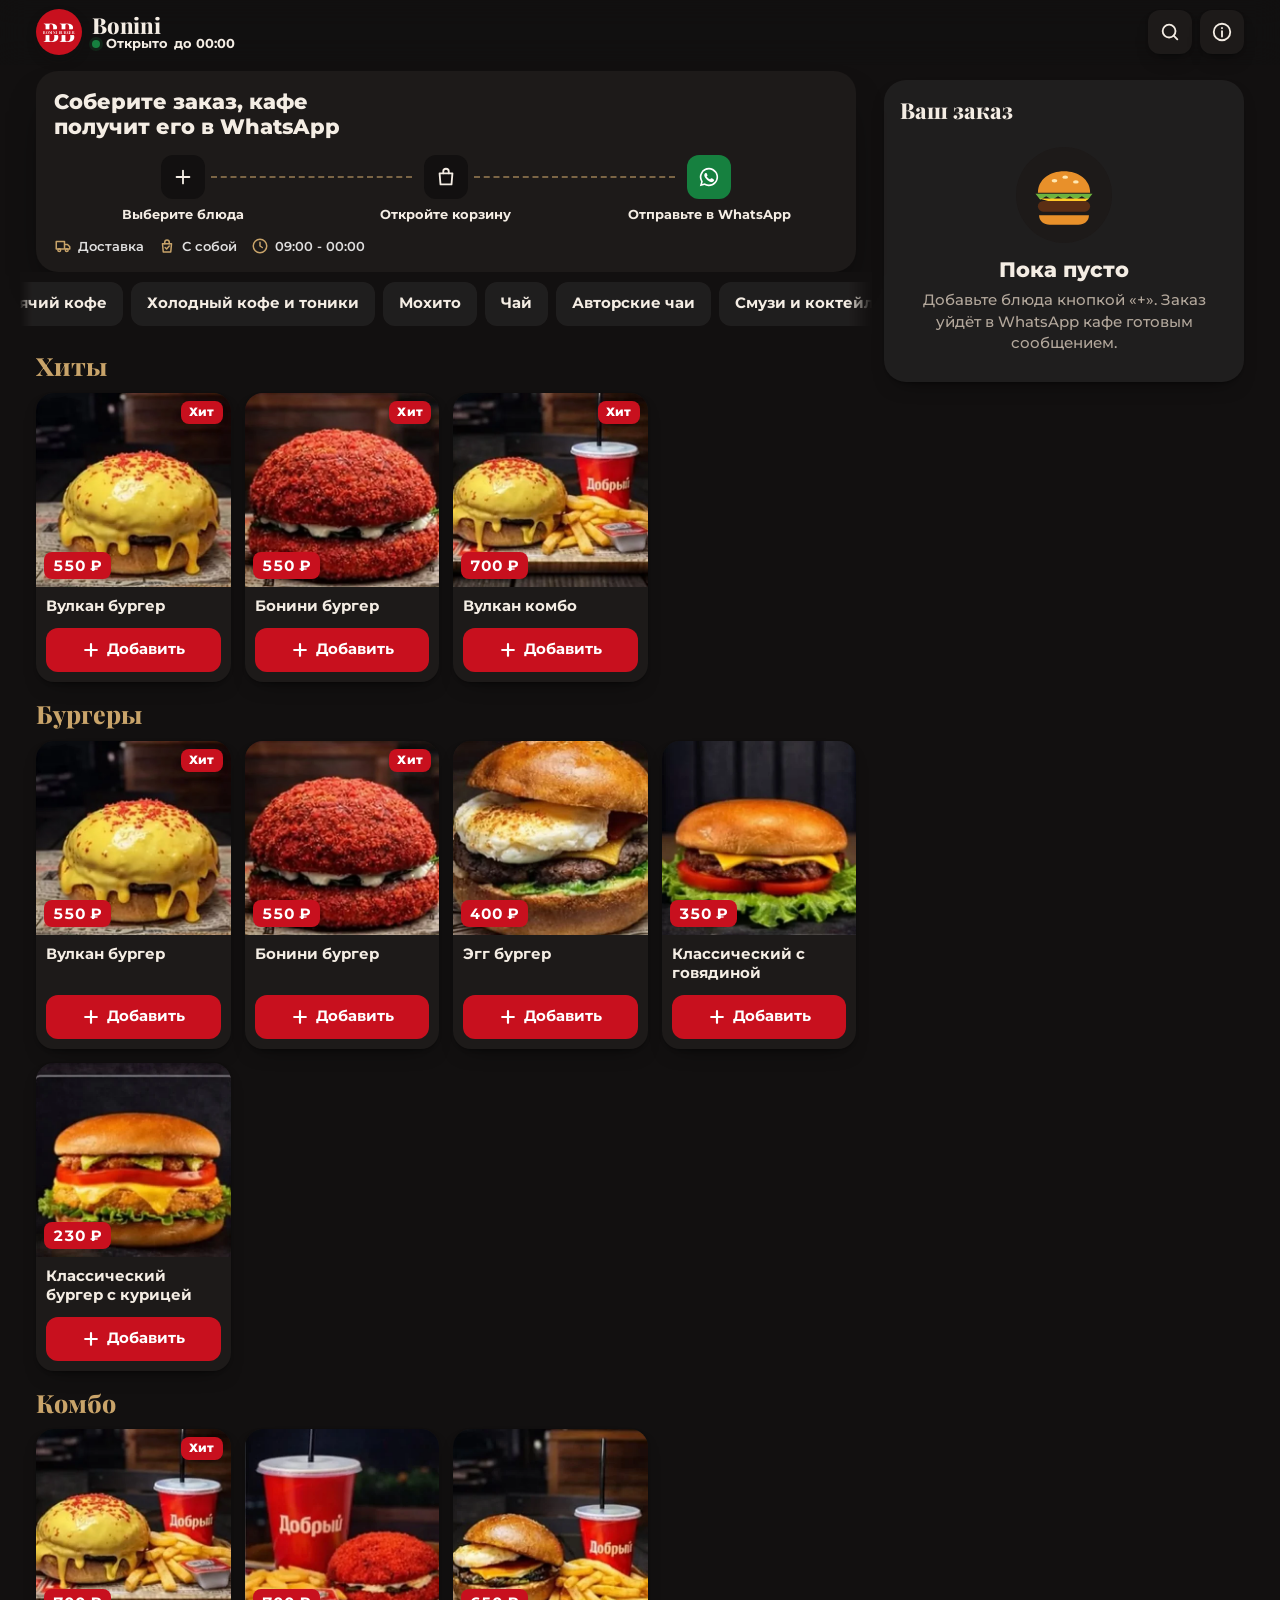
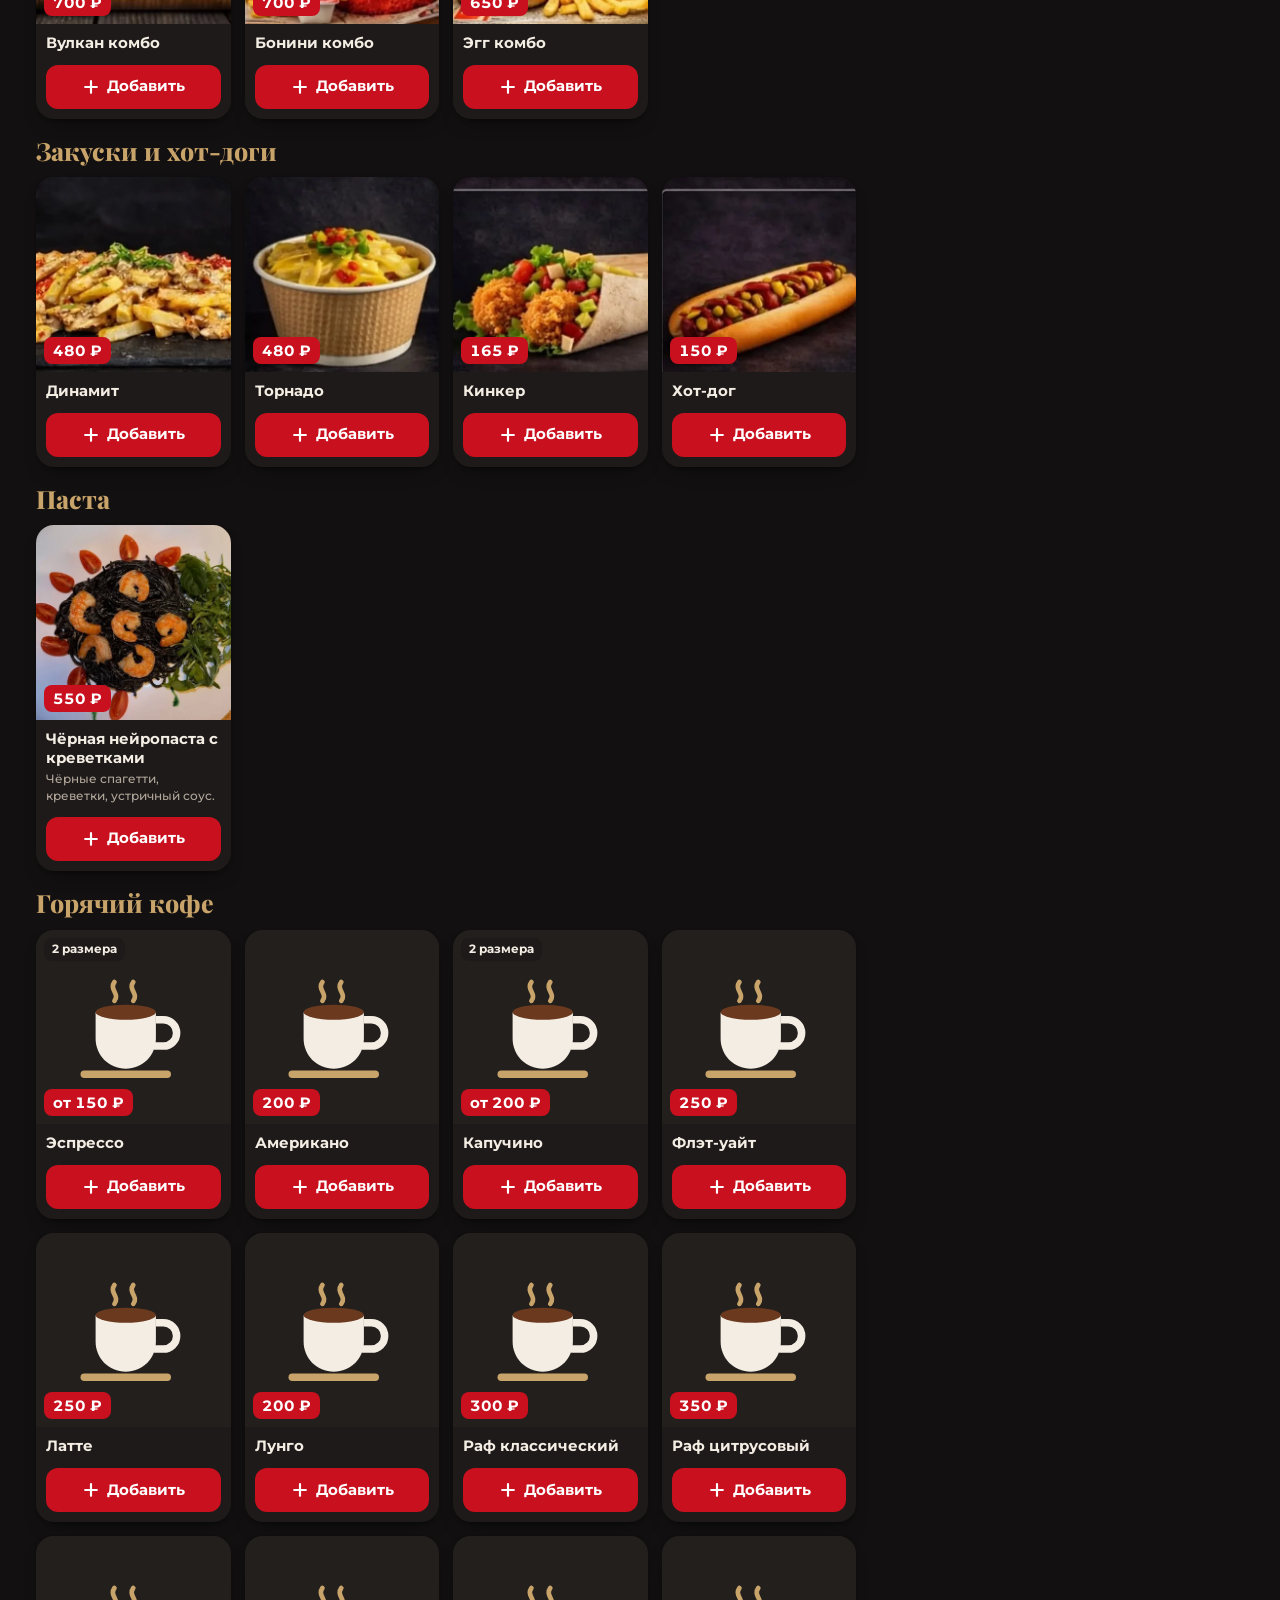
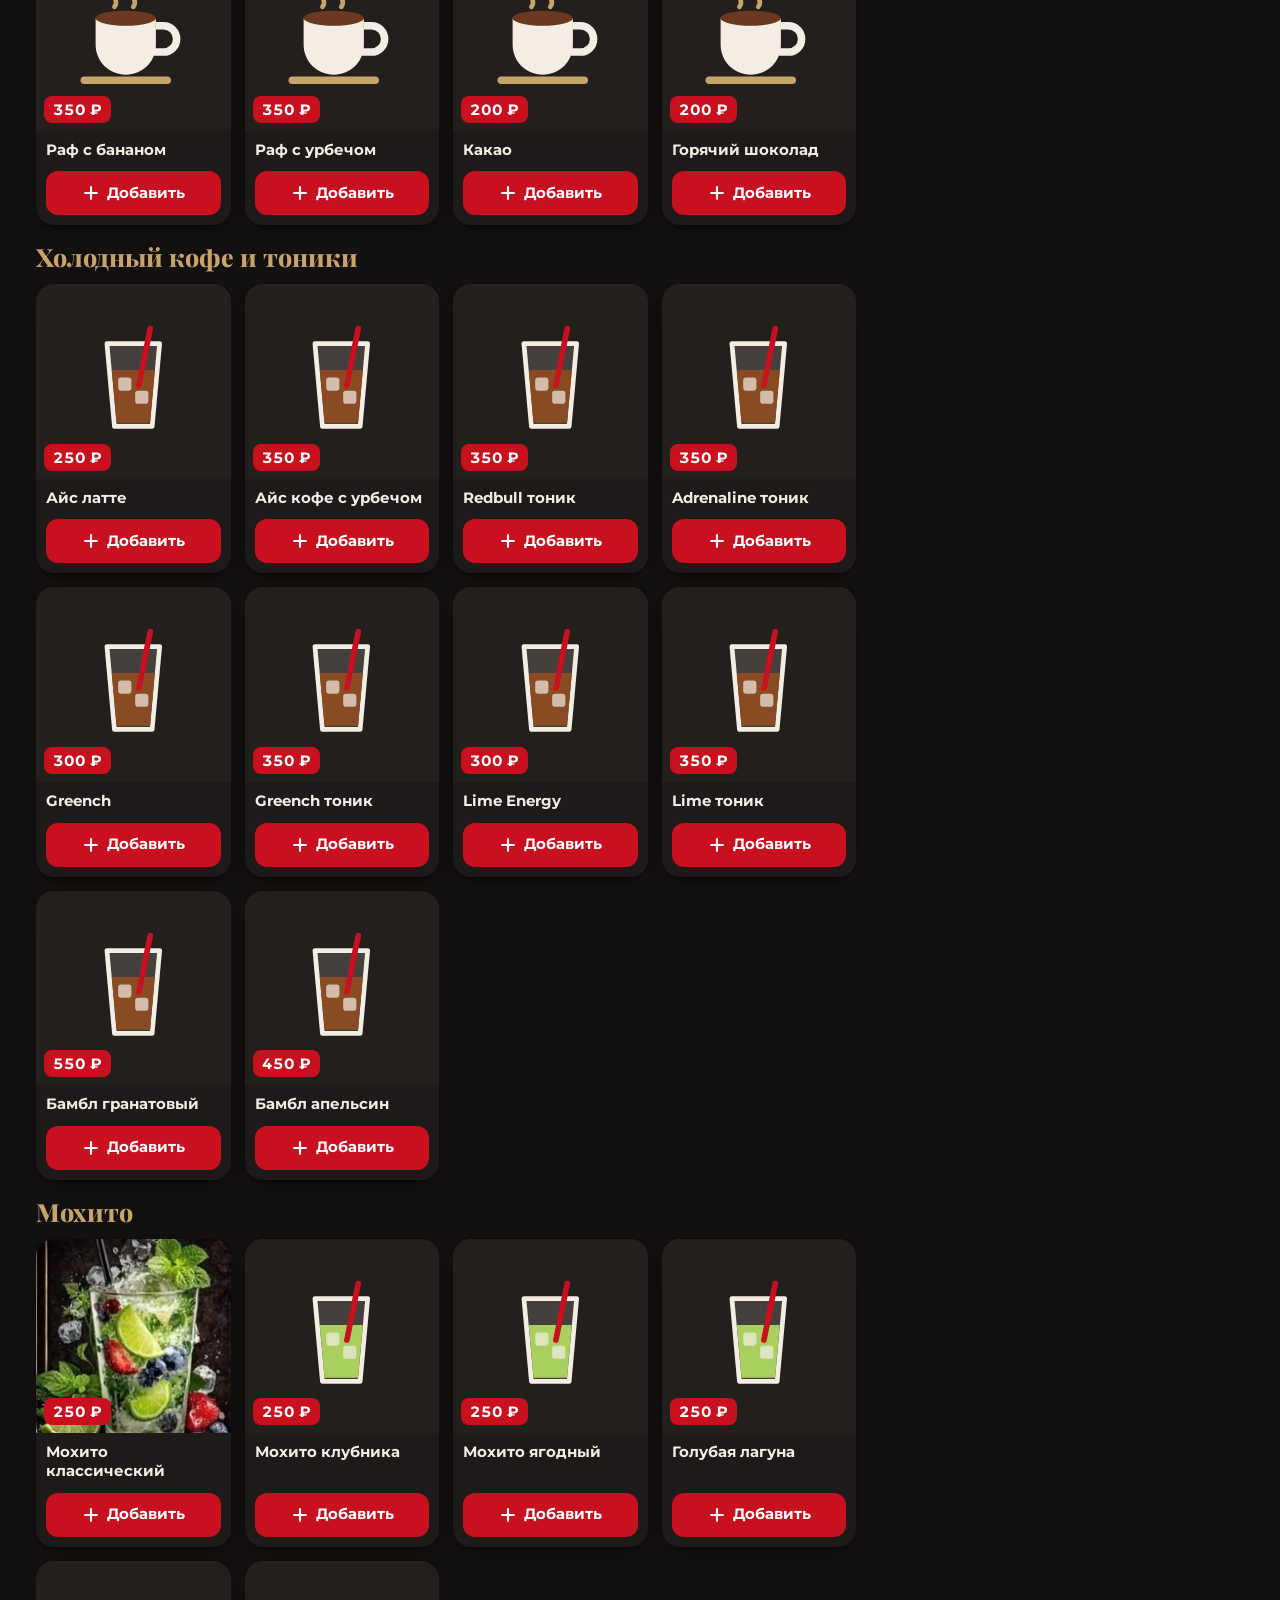
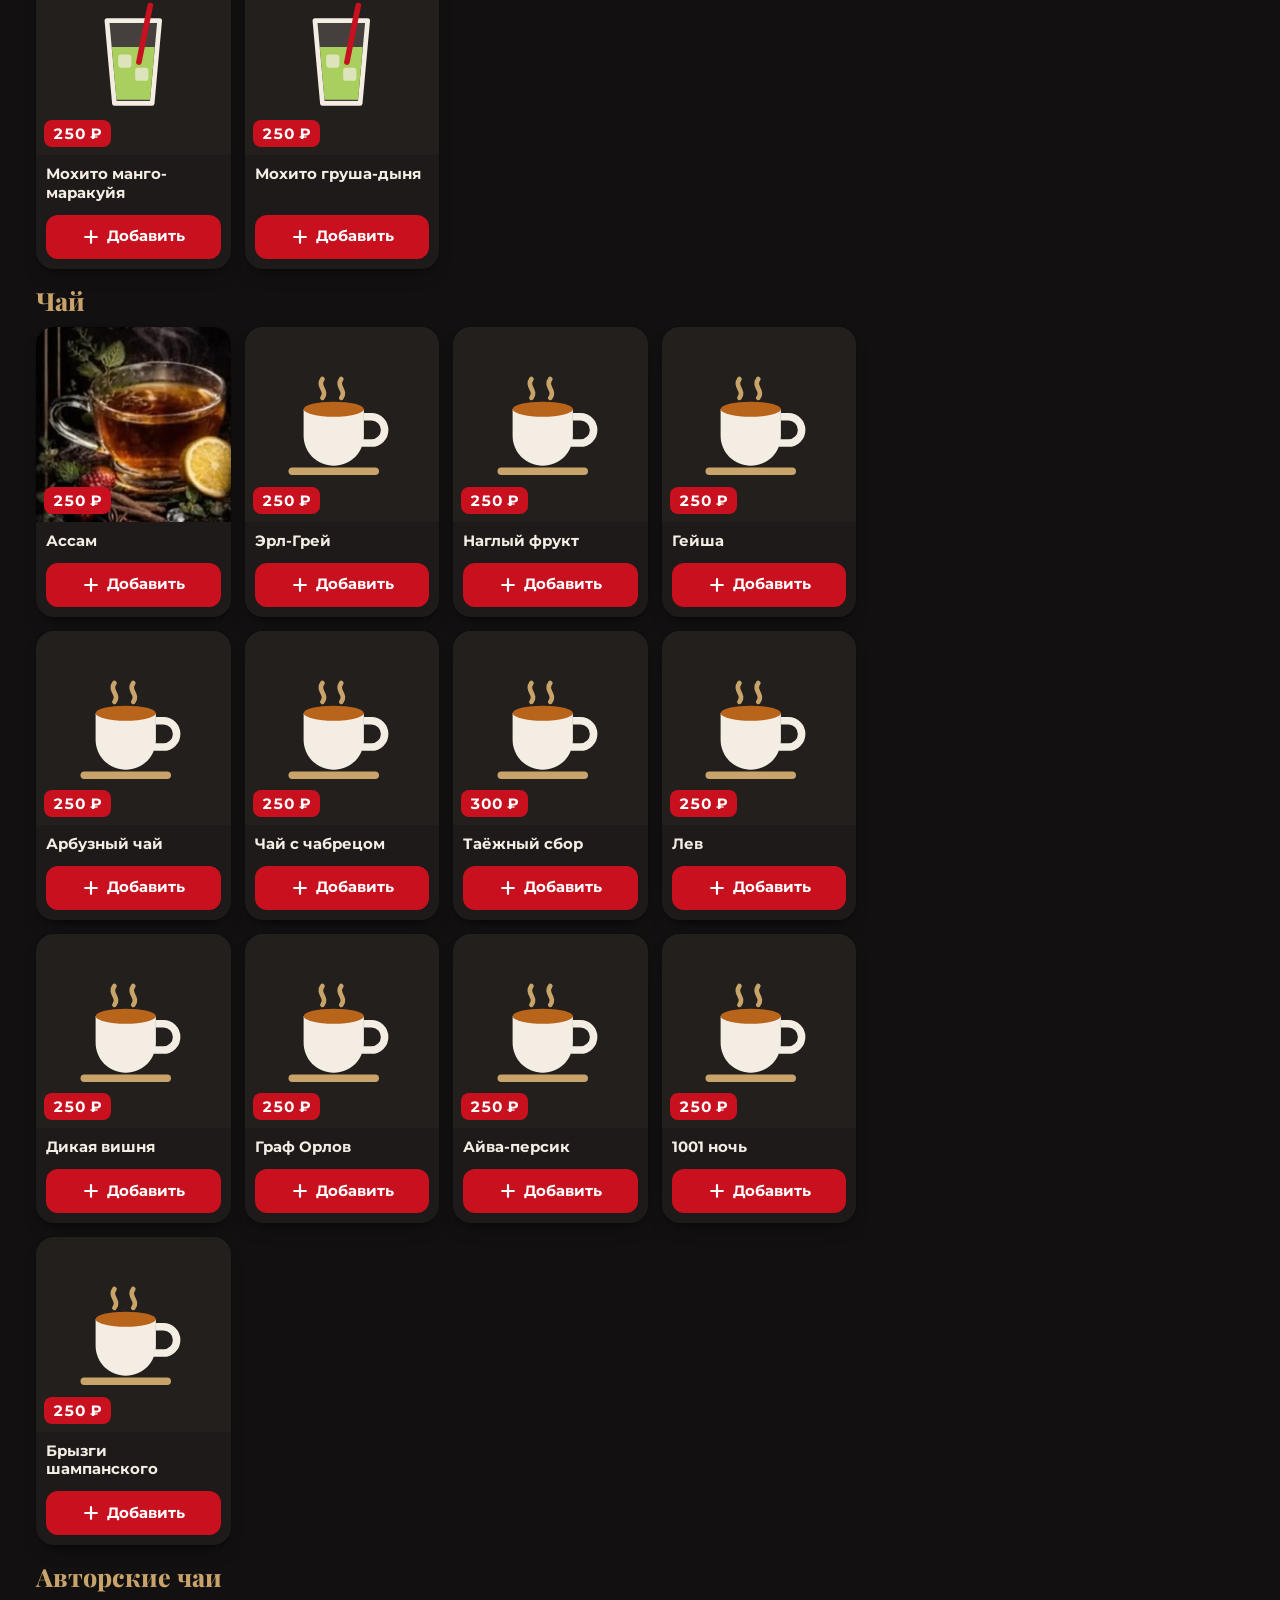
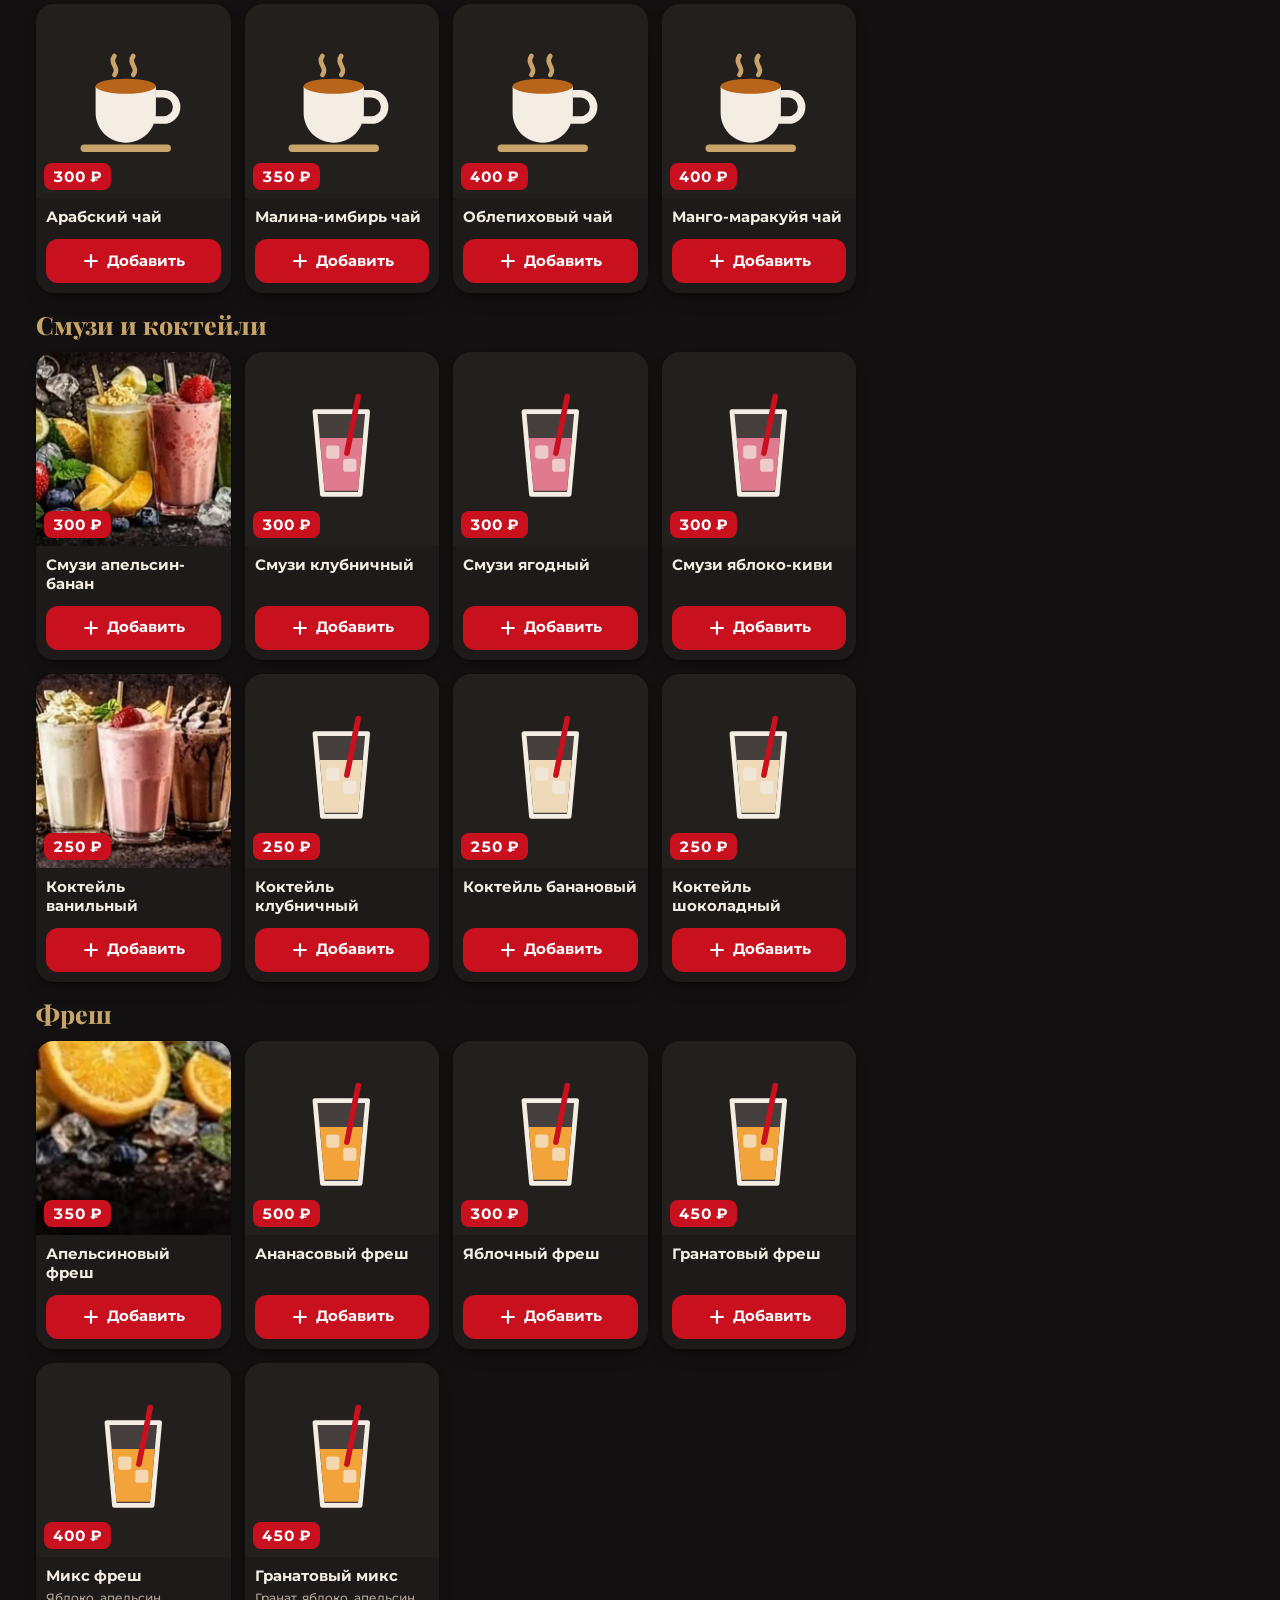
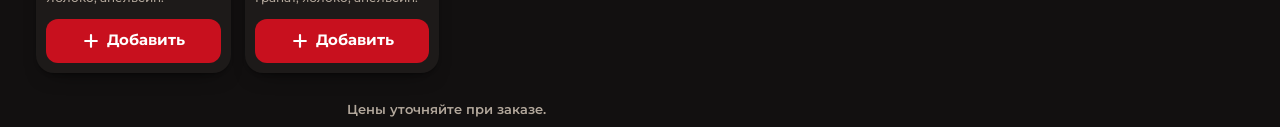
==== commit c0101197: "Заказ уходит в WhatsApp Bonini Выложено скриптом выложить-сайт.py" ====
--- a/index.html
+++ b/index.html
@@ -30,13 +30,13 @@
   <meta name="apple-mobile-web-app-status-bar-style" content="black">
 
   <!-- Правки админки: запрос к базе уходит сразу, пока грузится страница -->
-  <script src="js/live.js?v=b71472e9" data-early></script>
+  <script src="js/live.js?v=32869f3a" data-early></script>
   <link rel="preconnect" href="https://fonts.googleapis.com">
   <link rel="preconnect" href="https://fonts.gstatic.com" crossorigin>
   <link href="https://fonts.googleapis.com/css2?family=Playfair+Display:wght@700;800&family=Montserrat:wght@500;600;700;800&display=swap" rel="stylesheet">
-  <link rel="stylesheet" href="css/base.css?v=b71472e9">
-  <link rel="stylesheet" href="css/menu.css?v=b71472e9">
-  <link rel="stylesheet" href="css/views.css?v=b71472e9">
+  <link rel="stylesheet" href="css/base.css?v=32869f3a">
+  <link rel="stylesheet" href="css/menu.css?v=32869f3a">
+  <link rel="stylesheet" href="css/views.css?v=32869f3a">
 </head>
 <body>
   <header class="appbar">
@@ -59,7 +59,7 @@
           <div class="intro" id="intro"></div>
           <nav class="chips" id="chips" aria-label="Разделы меню"><div class="chips-track" id="chipsTrack"><span class="chips-pill" id="chipsPill"></span></div></nav>
           <div id="groups"></div>
-          <p class="demo-note" id="demoNote" hidden>Демо-версия меню. Цены по меню кафе в Instagram, уточняйте при заказе.</p>
+          <p class="demo-note" id="demoNote">Цены уточняйте при заказе.</p>
         </div>
         <aside class="side-order" id="sideOrder" aria-label="Ваш заказ"></aside>
       </div>
@@ -114,8 +114,8 @@
   <div class="toast" id="toast" role="status" aria-live="polite"></div>
   <span class="flyer" id="flyer" aria-hidden="true"></span>
 
-  <script src="data/menu.js?v=b71472e9"></script>
+  <script src="data/menu.js?v=32869f3a"></script>
   <!-- boot.js ждёт правки админки из базы (js/live.js в head) и потом подключает остальной код меню -->
-  <script src="js/boot.js?v=b71472e9"></script>
+  <script src="js/boot.js?v=32869f3a"></script>
 </body>
 </html>
